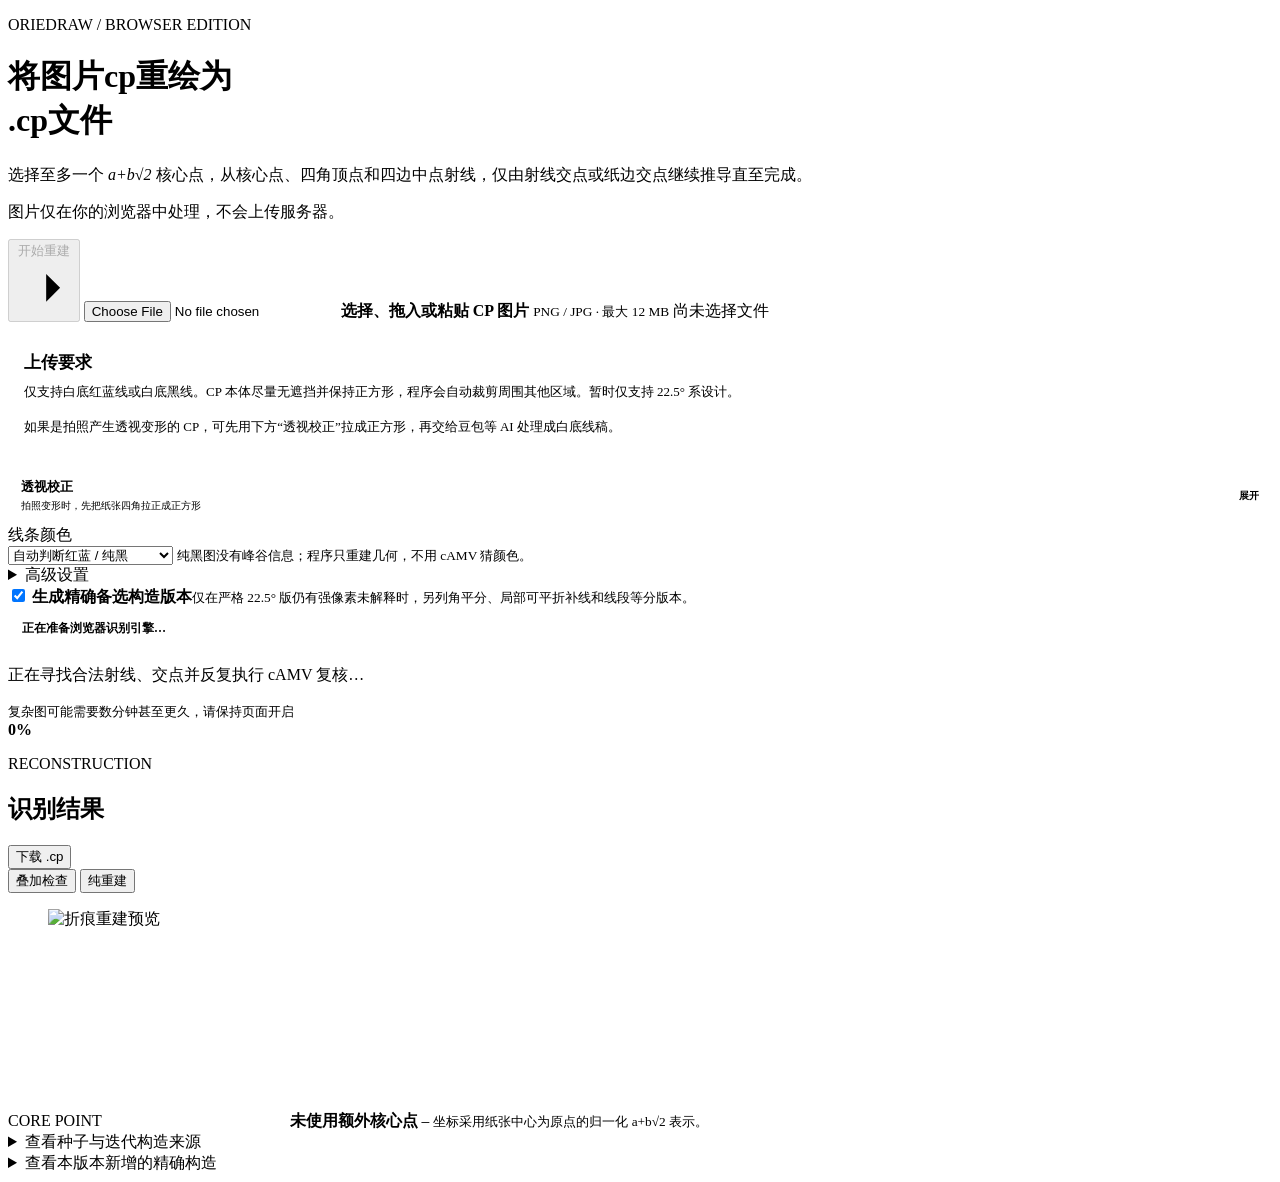
==== templates/index.html @ 42f3d7eb "Sync upload action and empty state to Flask template" ====
<!doctype html>
<html lang="zh-CN">
<head>
  <meta charset="utf-8">
  <meta name="viewport" content="width=device-width, initial-scale=1">
  <meta name="description" content="在浏览器中把 22.5° 系折痕图重建为 Oriedita .cp 文件。">
  <title>Oriedraw · 22.5° 折痕重建</title>
  <link rel="stylesheet" href="./style.css">
  <style>
    .input-notice { padding: 15px 16px; border-left-width: 4px; }
    .input-notice strong { font-size: 17px; }
    .input-notice p { margin-top: 7px; font-size: 13px; line-height: 1.7; }
    .paper-tool { padding: 0; }
    .paper-tool > summary { display: flex; align-items: center; justify-content: space-between; gap: 12px; padding: 12px 13px; cursor: pointer; list-style: none; }
    .paper-tool > summary::-webkit-details-marker { display: none; }
    .paper-tool > summary::after { content: '展开'; color: var(--green); font: 700 10px ui-monospace, monospace; }
    .paper-tool[open] > summary::after { content: '收起'; }
    .paper-tool-copy strong, .paper-tool-copy small { display: block; }
    .paper-tool-copy strong { font-size: 13px; }
    .paper-tool-copy small { margin-top: 3px; color: var(--muted); font-size: 10px; line-height: 1.45; }
    .paper-tool-body { padding: 0 11px 11px; border-top: 1px solid var(--line); }
    .paper-mode-label { display: block; margin-top: 9px; color: var(--muted); font-size: 10px; line-height: 1.45; }
    .paper-tool-body > #corner-toggle { width: 100%; margin-top: 9px; }
    .empty-state .engine-status { width: min(380px, 90%); justify-content: center; margin-top: 0; padding: 12px 14px; }
    .empty-state .engine-status p { margin: 0; font-size: 12px; font-weight: 700; }
    .empty-ready-title, .empty-ready-copy { display: none; }
    .empty-state .engine-status[data-state="ready"] { display: none; }
    .empty-state .engine-status[data-state="ready"] ~ .empty-ready-title { display: block; margin: 0 0 4px; }
    .empty-state .engine-status[data-state="ready"] ~ .empty-ready-copy { display: block; }
    .upload-action { margin-top: 0; margin-bottom: 14px; }
  </style>
</head>
<body>
  <main class="shell">
    <header class="hero">
      <div>
        <p class="eyebrow">ORIEDRAW / BROWSER EDITION</p>
        <h1>将图片cp重绘为<br><span>.cp文件</span></h1>
      </div>
      <div class="intro-block">
        <p class="intro">选择至多一个 <em>a+b√2</em> 核心点，从核心点、四角顶点和四边中点射线，仅由射线交点或纸边交点继续推导直至完成。</p>
        <p class="privacy">图片仅在你的浏览器中处理，不会上传服务器。</p>
      </div>
    </header>

    <section class="workspace">
      <aside class="controls panel">
        <form id="upload-form">
          <button class="primary upload-action" id="submit-button" type="submit" disabled>
            <span>开始重建</span>
            <svg viewBox="0 0 24 24" aria-hidden="true"><path d="M5 12h14M13 6l6 6-6 6"/></svg>
          </button>

          <label class="drop-zone" id="drop-zone">
            <input id="image-input" type="file" name="image" accept="image/png,image/jpeg" required>
            <strong>选择、拖入或粘贴 CP 图片</strong>
            <small>PNG / JPG · 最大 12 MB</small>
            <span class="file-name" id="file-name">尚未选择文件</span>
          </label>

          <div class="input-notice">
            <strong>上传要求</strong>
            <p>仅支持白底红蓝线或白底黑线。CP 本体尽量无遮挡并保持正方形，程序会自动裁剪周围其他区域。暂时仅支持 22.5° 系设计。</p>
            <p>如果是拍照产生透视变形的 CP，可先用下方“透视校正”拉成正方形，再交给豆包等 AI 处理成白底线稿。</p>
          </div>

          <details class="paper-tool" id="paper-tool">
            <summary>
              <span class="paper-tool-copy"><strong id="rectify-title">透视校正</strong><small>拍照变形时，先把纸张四角拉正成正方形</small></span>
            </summary>
            <div class="paper-tool-body">
              <small class="paper-mode-label" id="paper-mode-label">只负责四角还原，不会开始 CP 识别</small>
              <label class="rectify-picker">
                <input id="rectify-input" type="file" accept="image/png,image/jpeg">
                <span>选择或粘贴需要拉正的变形图</span>
              </label>
              <button type="button" id="corner-toggle" disabled>调整四角锚点</button>
              <div class="rectified-result hidden" id="rectified-result">
                <img id="rectified-preview" alt="四角透视还原后的正方形图片">
                <div><small id="rectified-meta"></small><button type="button" id="rectified-download">下载正方形 PNG</button></div>
              </div>
              <div class="corner-editor hidden" id="corner-editor" role="dialog" aria-modal="true" aria-labelledby="corner-title">
                <div class="corner-dialog">
                  <div class="corner-editor-head">
                    <div>
                      <strong id="corner-title">校准图片四角</strong>
                      <small id="corner-instruction">先在原图粗调四角，再裁剪放大继续精调</small>
                    </div>
                    <button type="button" id="corner-done" class="corner-done">完成并生成正方形</button>
                  </div>
                  <div class="corner-stage">
                    <canvas class="corner-main-canvas" id="corner-canvas" aria-label="拖动四个十字准星到目标四角"></canvas>
                    <div class="corner-loupe" id="corner-loupe" aria-live="polite">
                      <span id="corner-loupe-label">1 左上 · 局部放大</span>
                      <canvas id="corner-loupe-canvas" width="200" height="200" aria-label="当前准星局部放大视图"></canvas>
                    </div>
                  </div>
                  <div class="corner-editor-foot">
                    <div>
                      <div class="corner-help"><span>1 左上</span><span>2 右上</span><span>3 右下</span><span>4 左下</span></div>
                      <small>依次对准左上、右上、右下、左下；输出保持原图可用分辨率。</small>
                    </div>
                    <div class="corner-actions">
                      <button type="button" id="corner-crop" class="corner-crop">按四角裁剪并放大</button>
                      <button type="button" id="corner-full">查看原图</button>
                      <button type="button" id="corner-reset">重置四角</button>
                      <button type="button" id="corner-disable">取消</button>
                    </div>
                  </div>
                </div>
              </div>
            </div>
          </details>

          <div class="parameter mode-parameter">
            <div><label for="mv-mode">线条颜色</label></div>
            <select id="mv-mode" name="mv_mode">
              <option value="auto">自动判断红蓝 / 纯黑</option>
              <option value="color">强制按红蓝图识别</option>
              <option value="monochrome">纯黑线：统一按峰线导出</option>
            </select>
            <small>纯黑图没有峰谷信息；程序只重建几何，不用 cAMV 猜颜色。</small>
          </div>

          <details class="advanced">
            <summary>高级设置</summary>
            <div class="parameter">
              <div><label for="angle-mode">像素线方向误差</label><output id="angle-value">自动</output></div>
              <select id="angle-mode" name="angle_tolerance_mode">
                <option value="auto">自动（推荐）</option>
                <option value="manual">手动上限</option>
              </select>
              <input id="angle" class="hidden" name="angle_tolerance_deg" type="range" min="0.5" max="6" step="0.5" value="3">
              <small>只判断模糊像素是否可能来自合法线；不会把近似角度写进 .cp。四角校正后自动上限为 3°。</small>
            </div>

            <div class="parameter">
              <div><label for="support">线段证据</label><output id="support-value">58%</output></div>
              <input id="support" name="output_support" type="range" min="0.35" max="0.85" step="0.01" value="0.58">
              <small>提高可减少误线，降低可找回较短或较淡的线。</small>
            </div>

            <div class="parameter">
              <div><label for="algebraic">√2 吸附范围</label><output id="algebraic-value">3.0px</output></div>
              <input id="algebraic" name="algebraic_snap_px" type="range" min="0.5" max="6" step="0.5" value="3">
            </div>

            <div class="parameter">
              <div><label for="construction-offset">构造与观测偏移上限</label><output id="construction-offset-value">4.8px</output></div>
              <input id="construction-offset" name="construction_offset_tolerance_px" type="range" min="2" max="6" step="0.2" value="4.8">
              <small>只关联精确射线与它自己检测到的像素位置，不移动 .cp 坐标。AI 调整图仍漏线时可小幅提高；过高可能绑定错误交点。</small>
            </div>
          </details>

          <label class="variant-option">
            <input id="construction-variants" type="checkbox" checked>
            <span><strong>生成精确备选构造版本</strong><small>仅在严格 22.5° 版仍有强像素未解释时，另列角平分、局部可平折补线和线段等分版本。</small></span>
          </label>
        </form>
      </aside>

      <section class="results panel">
        <div class="empty-state" id="empty-state">
          <div class="engine-status" id="engine-status" data-state="loading" aria-live="polite">
            <span></span><p>正在准备浏览器识别引擎…</p>
          </div>
          <p class="empty-ready-title">等待一张折痕图</p>
          <small class="empty-ready-copy">重建结果会在这里与原图叠加显示</small>
        </div>

        <div id="loading" class="loading hidden" aria-live="polite">
          <span></span><p id="loading-stage">正在寻找合法射线、交点并反复执行 cAMV 复核…</p><small>复杂图可能需要数分钟甚至更久，请保持页面开启</small>
          <div class="progress-block">
            <div class="progress-track" id="loading-progress" role="progressbar" aria-label="重建进度" aria-valuemin="0" aria-valuemax="100" aria-valuenow="0"><i></i></div>
            <b id="loading-progress-value">0%</b>
          </div>
        </div>

        <div id="result-content" class="hidden">
          <div class="result-head">
            <div>
              <p class="eyebrow">RECONSTRUCTION</p>
              <h2>识别结果</h2>
            </div>
            <button id="download" class="download">下载 .cp</button>
          </div>

          <div class="version-tabs hidden" id="version-tabs" role="tablist" aria-label="构造版本"></div>

          <div class="view-tabs" role="tablist" aria-label="预览方式">
            <button class="active" data-view="overlay" role="tab" aria-selected="true">叠加检查</button>
            <button data-view="clean" role="tab" aria-selected="false">纯重建</button>
          </div>
          <div class="result-visuals">
            <figure class="preview"><img id="preview-image" alt="折痕重建预览"></figure>
            <aside class="core-point-card" id="core-point-card">
              <span>CORE POINT</span>
              <canvas id="core-point-canvas" width="180" height="180" aria-label="核心点位置示意"></canvas>
              <strong id="core-point-title">未使用额外核心点</strong>
              <code id="core-point-coordinate">—</code>
              <small>坐标采用纸张中心为原点的归一化 a+b√2 表示。</small>
            </aside>
          </div>

          <div id="warnings" class="warnings"></div>
          <div id="stats" class="stats"></div>

          <details class="anchors">
            <summary>查看种子与迭代构造来源 <span id="anchor-count"></span></summary>
            <div class="anchor-table" id="anchor-table"></div>
          </details>
          <details class="constructions hidden" id="construction-details">
            <summary>查看本版本新增的精确构造 <span id="construction-count"></span></summary>
            <div class="construction-list" id="construction-list"></div>
          </details>
        </div>
      </section>
    </section>
  </main>
  <script type="module" src="./app.js"></script>
</body>
</html>
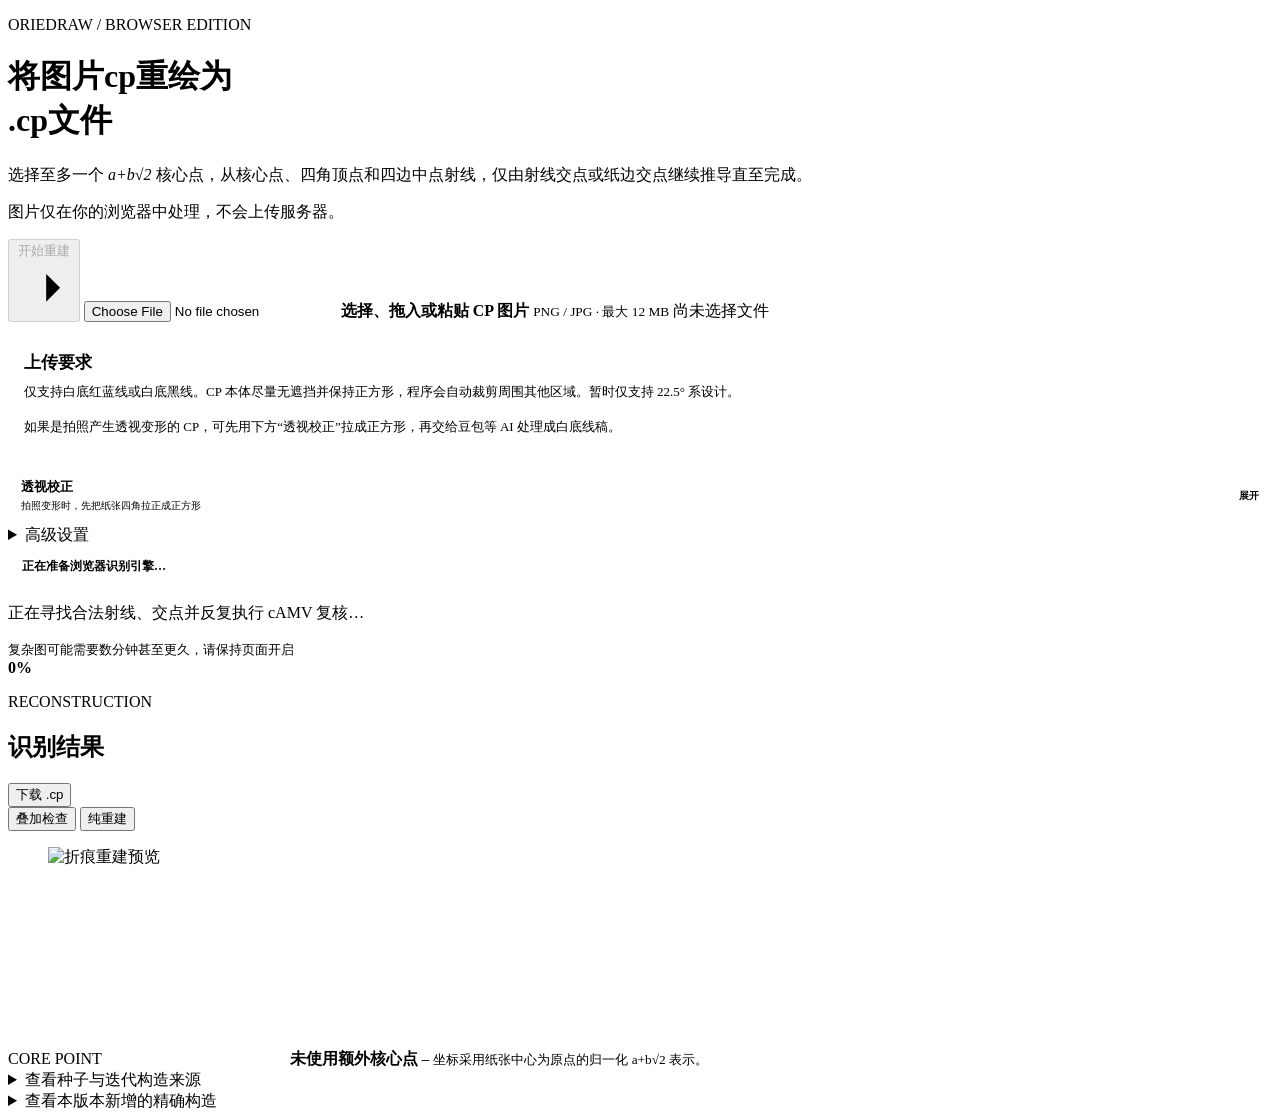
==== commit 11c26e6d: "Group secondary controls under advanced settings" ====
--- a/templates/index.html
+++ b/templates/index.html
@@ -24,9 +24,9 @@
     .empty-state .engine-status { width: min(380px, 90%); justify-content: center; margin-top: 0; padding: 12px 14px; }
     .empty-state .engine-status p { margin: 0; font-size: 12px; font-weight: 700; }
     .empty-ready-title, .empty-ready-copy { display: none; }
-    .empty-state .engine-status[data-state="ready"] { display: none; }
-    .empty-state .engine-status[data-state="ready"] ~ .empty-ready-title { display: block; margin: 0 0 4px; }
-    .empty-state .engine-status[data-state="ready"] ~ .empty-ready-copy { display: block; }
+    .empty-state:has(.engine-status[data-state="ready"]) .engine-status { display: none; }
+    .empty-state:has(.engine-status[data-state="ready"]) .empty-ready-title { display: block; margin: 0 0 4px; }
+    .empty-state:has(.engine-status[data-state="ready"]) .empty-ready-copy { display: block; }
     .upload-action { margin-top: 0; margin-bottom: 14px; }
   </style>
 </head>
@@ -112,18 +112,18 @@
             </div>
           </details>
 
-          <div class="parameter mode-parameter">
-            <div><label for="mv-mode">线条颜色</label></div>
-            <select id="mv-mode" name="mv_mode">
-              <option value="auto">自动判断红蓝 / 纯黑</option>
-              <option value="color">强制按红蓝图识别</option>
-              <option value="monochrome">纯黑线：统一按峰线导出</option>
-            </select>
-            <small>纯黑图没有峰谷信息；程序只重建几何，不用 cAMV 猜颜色。</small>
-          </div>
-
           <details class="advanced">
             <summary>高级设置</summary>
+            <div class="parameter mode-parameter">
+              <div><label for="mv-mode">线条颜色</label></div>
+              <select id="mv-mode" name="mv_mode">
+                <option value="auto">自动判断红蓝 / 纯黑</option>
+                <option value="color">强制按红蓝图识别</option>
+                <option value="monochrome">纯黑线：统一按峰线导出</option>
+              </select>
+              <small>纯黑图没有峰谷信息；程序只重建几何，不用 cAMV 猜颜色。</small>
+            </div>
+
             <div class="parameter">
               <div><label for="angle-mode">像素线方向误差</label><output id="angle-value">自动</output></div>
               <select id="angle-mode" name="angle_tolerance_mode">
@@ -150,21 +150,21 @@
               <input id="construction-offset" name="construction_offset_tolerance_px" type="range" min="2" max="6" step="0.2" value="4.8">
               <small>只关联精确射线与它自己检测到的像素位置，不移动 .cp 坐标。AI 调整图仍漏线时可小幅提高；过高可能绑定错误交点。</small>
             </div>
-          </details>
-
-          <label class="variant-option">
-            <input id="construction-variants" type="checkbox" checked>
-            <span><strong>生成精确备选构造版本</strong><small>仅在严格 22.5° 版仍有强像素未解释时，另列角平分、局部可平折补线和线段等分版本。</small></span>
-          </label>
+
+            <label class="variant-option">
+              <input id="construction-variants" type="checkbox" checked>
+              <span><strong>生成精确备选构造版本</strong><small>仅在严格 22.5° 版仍有强像素未解释时，另列角平分、局部可平折补线和线段等分版本。</small></span>
+            </label>
+          </details>
         </form>
       </aside>
 
       <section class="results panel">
         <div class="empty-state" id="empty-state">
+          <p class="empty-ready-title">等待一张折痕图</p>
           <div class="engine-status" id="engine-status" data-state="loading" aria-live="polite">
             <span></span><p>正在准备浏览器识别引擎…</p>
           </div>
-          <p class="empty-ready-title">等待一张折痕图</p>
           <small class="empty-ready-copy">重建结果会在这里与原图叠加显示</small>
         </div>
 
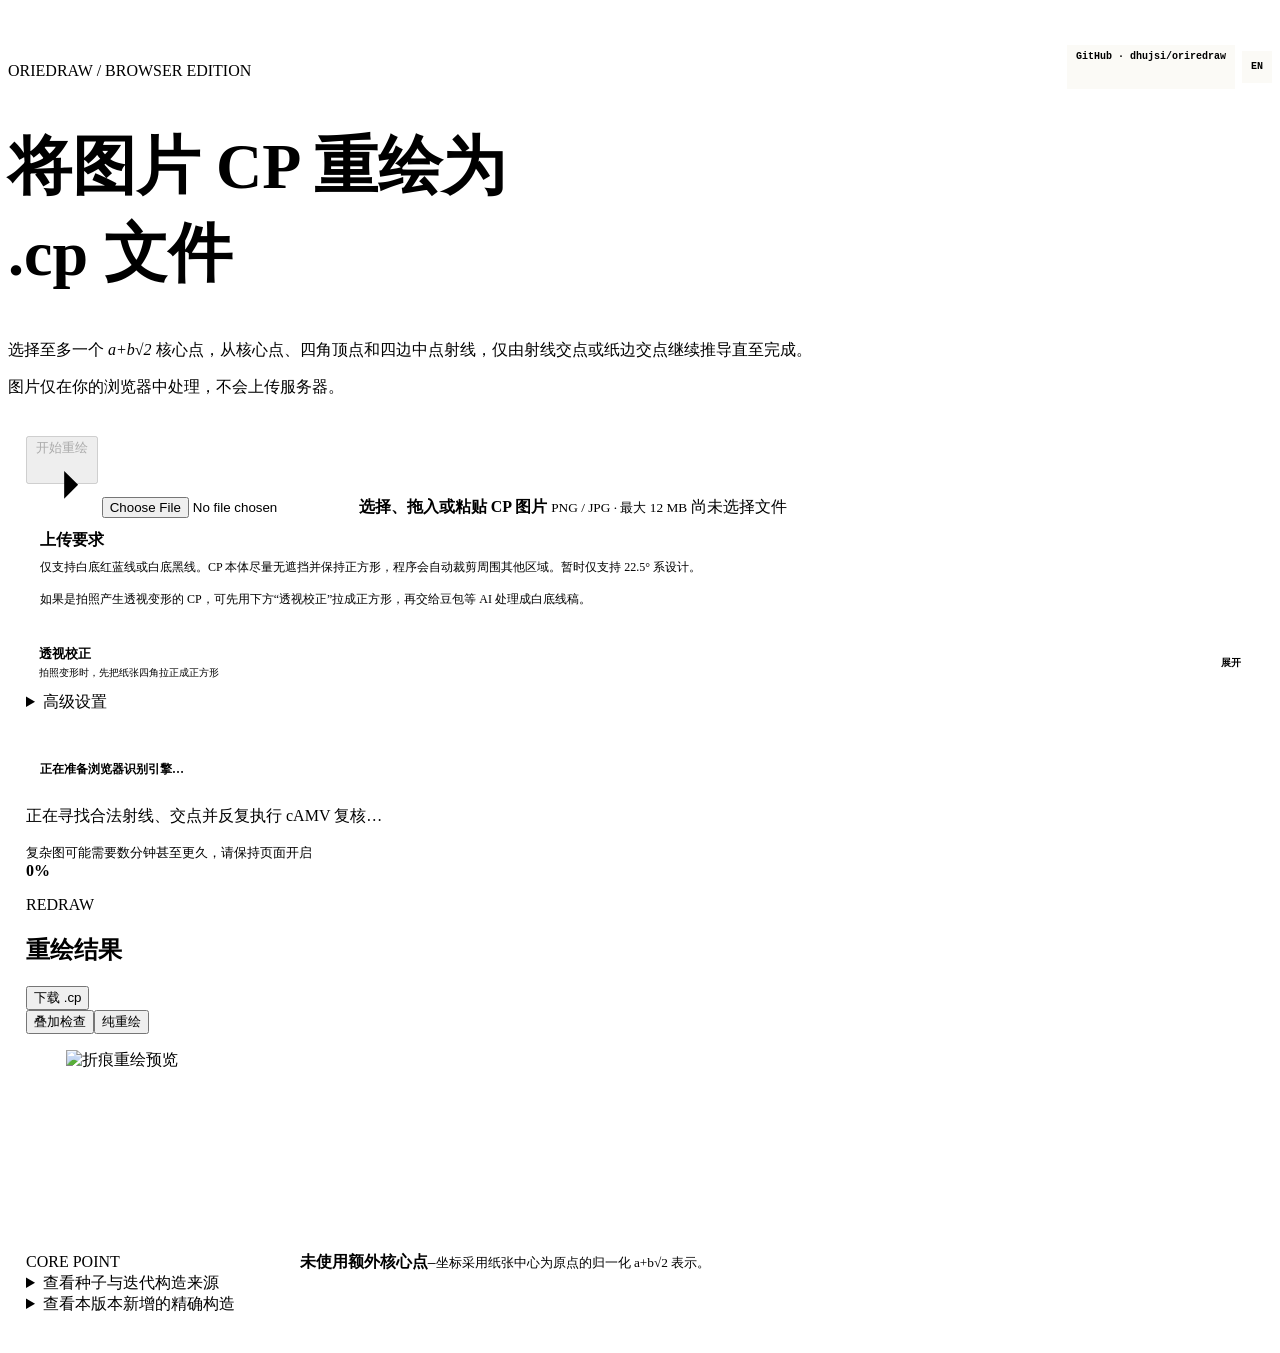
==== commit 9f047b64: "Sync bilingual local page UI" ====
--- a/templates/index.html
+++ b/templates/index.html
@@ -3,18 +3,25 @@
 <head>
   <meta charset="utf-8">
   <meta name="viewport" content="width=device-width, initial-scale=1">
-  <meta name="description" content="在浏览器中把 22.5° 系折痕图重建为 Oriedita .cp 文件。">
-  <title>Oriedraw · 22.5° 折痕重建</title>
+  <meta name="description" content="在浏览器中把 22.5° 系 CP 图片重绘为 Oriedita .cp 文件。">
+  <title>Oriedraw · CP 重绘</title>
   <link rel="stylesheet" href="./style.css">
   <style>
+    .shell { padding-bottom: 18px; }
+    .hero { position: relative; }
+    .workspace { min-height: 0; }
+    .empty-state, .loading { min-height: 0; height: 100%; }
+    .page-tools { position: absolute; top: 15px; right: 0; display: flex; align-items: center; gap: 7px; z-index: 2; }
+    .page-tools a, .page-tools button { min-height: 32px; border: 1px solid var(--line); background: rgba(251, 250, 246, .94); color: var(--ink); padding: 6px 9px; font: 700 10px/1.2 ui-monospace, Consolas, monospace; text-decoration: none; cursor: pointer; }
+    .page-tools a:hover, .page-tools button:hover { border-color: var(--ink); background: #fff; }
     .input-notice { padding: 15px 16px; border-left-width: 4px; }
     .input-notice strong { font-size: 17px; }
     .input-notice p { margin-top: 7px; font-size: 13px; line-height: 1.7; }
     .paper-tool { padding: 0; }
     .paper-tool > summary { display: flex; align-items: center; justify-content: space-between; gap: 12px; padding: 12px 13px; cursor: pointer; list-style: none; }
     .paper-tool > summary::-webkit-details-marker { display: none; }
-    .paper-tool > summary::after { content: '展开'; color: var(--green); font: 700 10px ui-monospace, monospace; }
-    .paper-tool[open] > summary::after { content: '收起'; }
+    .paper-tool > summary::after { content: attr(data-closed-label); color: var(--green); font: 700 10px ui-monospace, monospace; }
+    .paper-tool[open] > summary::after { content: attr(data-open-label); }
     .paper-tool-copy strong, .paper-tool-copy small { display: block; }
     .paper-tool-copy strong { font-size: 13px; }
     .paper-tool-copy small { margin-top: 3px; color: var(--muted); font-size: 10px; line-height: 1.45; }
@@ -28,18 +35,50 @@
     .empty-state:has(.engine-status[data-state="ready"]) .empty-ready-title { display: block; margin: 0 0 4px; }
     .empty-state:has(.engine-status[data-state="ready"]) .empty-ready-copy { display: block; }
     .upload-action { margin-top: 0; margin-bottom: 14px; }
+    .welcome-dialog { width: min(440px, calc(100% - 28px)); padding: 0; border: 1px solid var(--ink); background: var(--panel); color: var(--ink); box-shadow: 8px 8px 0 rgba(23, 23, 20, .22); }
+    .welcome-dialog::backdrop { background: rgba(23, 23, 20, .38); backdrop-filter: blur(2px); }
+    .welcome-dialog-inner { padding: 22px; }
+    .welcome-dialog h2 { margin: 0; font-size: 24px; letter-spacing: -.035em; }
+    .welcome-dialog p { margin: 11px 0 0; color: #4f504b; font-size: 13px; line-height: 1.7; }
+    .welcome-actions { display: flex; justify-content: flex-end; gap: 8px; margin-top: 20px; }
+    .welcome-actions a, .welcome-actions button { border: 1px solid var(--ink); padding: 9px 12px; color: var(--ink); background: #fff; font-size: 11px; font-weight: 700; text-decoration: none; cursor: pointer; }
+    .welcome-actions a { background: var(--acid); }
+    @media (min-width: 901px) and (max-height: 1000px) {
+      .shell { padding-top: 22px; padding-bottom: 12px; }
+      .hero { padding-top: 16px; margin-bottom: 20px; }
+      h1 { font-size: clamp(42px, 5vw, 66px); }
+      .controls, .results { padding: 18px; }
+      .drop-zone { min-height: 160px; }
+      .primary { height: 48px; }
+      .input-notice { padding: 12px 14px; }
+      .input-notice strong { font-size: 16px; }
+      .input-notice p { font-size: 12px; line-height: 1.6; }
+    }
+    @media (max-width: 900px) {
+      .page-tools { position: static; grid-column: 1 / -1; justify-self: end; order: -1; }
+    }
+    @media (max-width: 520px) {
+      .page-tools { justify-self: stretch; }
+      .page-tools a { flex: 1; overflow: hidden; text-overflow: ellipsis; white-space: nowrap; }
+      .welcome-actions { flex-direction: column; }
+      .welcome-actions a, .welcome-actions button { text-align: center; }
+    }
   </style>
 </head>
 <body>
   <main class="shell">
     <header class="hero">
+      <nav class="page-tools" aria-label="Project links">
+        <a id="repository-link" href="https://github.com/dhujsi/oriredraw" target="_blank" rel="noopener noreferrer">GitHub · dhujsi/oriredraw</a>
+        <button id="language-toggle" type="button">EN</button>
+      </nav>
       <div>
         <p class="eyebrow">ORIEDRAW / BROWSER EDITION</p>
-        <h1>将图片cp重绘为<br><span>.cp文件</span></h1>
+        <h1 data-i18n-html="heroTitle">将图片 CP 重绘为<br><span>.cp 文件</span></h1>
       </div>
       <div class="intro-block">
-        <p class="intro">选择至多一个 <em>a+b√2</em> 核心点，从核心点、四角顶点和四边中点射线，仅由射线交点或纸边交点继续推导直至完成。</p>
-        <p class="privacy">图片仅在你的浏览器中处理，不会上传服务器。</p>
+        <p class="intro" data-i18n-html="heroIntro">选择至多一个 <em>a+b√2</em> 核心点，从核心点、四角顶点和四边中点射线，仅由射线交点或纸边交点继续推导直至完成。</p>
+        <p class="privacy" data-i18n="privacy">图片仅在你的浏览器中处理，不会上传服务器。</p>
       </div>
     </header>
 
@@ -47,176 +86,66 @@
       <aside class="controls panel">
         <form id="upload-form">
           <button class="primary upload-action" id="submit-button" type="submit" disabled>
-            <span>开始重建</span>
+            <span data-i18n="start">开始重绘</span>
             <svg viewBox="0 0 24 24" aria-hidden="true"><path d="M5 12h14M13 6l6 6-6 6"/></svg>
           </button>
-
           <label class="drop-zone" id="drop-zone">
             <input id="image-input" type="file" name="image" accept="image/png,image/jpeg" required>
-            <strong>选择、拖入或粘贴 CP 图片</strong>
-            <small>PNG / JPG · 最大 12 MB</small>
-            <span class="file-name" id="file-name">尚未选择文件</span>
+            <strong data-i18n="upload">选择、拖入或粘贴 CP 图片</strong>
+            <small data-i18n="uploadMeta">PNG / JPG · 最大 12 MB</small>
+            <span class="file-name" id="file-name" data-i18n="noFile">尚未选择文件</span>
           </label>
-
           <div class="input-notice">
-            <strong>上传要求</strong>
-            <p>仅支持白底红蓝线或白底黑线。CP 本体尽量无遮挡并保持正方形，程序会自动裁剪周围其他区域。暂时仅支持 22.5° 系设计。</p>
-            <p>如果是拍照产生透视变形的 CP，可先用下方“透视校正”拉成正方形，再交给豆包等 AI 处理成白底线稿。</p>
+            <strong data-i18n="requirementsTitle">上传要求</strong>
+            <p data-i18n="requirements1">仅支持白底红蓝线或白底黑线。CP 本体尽量无遮挡并保持正方形，程序会自动裁剪周围其他区域。暂时仅支持 22.5° 系设计。</p>
+            <p data-i18n="requirements2">如果是拍照产生透视变形的 CP，可先用下方“透视校正”拉成正方形，再交给豆包等 AI 处理成白底线稿。</p>
           </div>
-
           <details class="paper-tool" id="paper-tool">
-            <summary>
-              <span class="paper-tool-copy"><strong id="rectify-title">透视校正</strong><small>拍照变形时，先把纸张四角拉正成正方形</small></span>
+            <summary data-closed-label="展开" data-open-label="收起">
+              <span class="paper-tool-copy"><strong id="rectify-title" data-i18n="perspective">透视校正</strong><small data-i18n="perspectiveSummary">拍照变形时，先把纸张四角拉正成正方形</small></span>
             </summary>
             <div class="paper-tool-body">
-              <small class="paper-mode-label" id="paper-mode-label">只负责四角还原，不会开始 CP 识别</small>
-              <label class="rectify-picker">
-                <input id="rectify-input" type="file" accept="image/png,image/jpeg">
-                <span>选择或粘贴需要拉正的变形图</span>
-              </label>
-              <button type="button" id="corner-toggle" disabled>调整四角锚点</button>
-              <div class="rectified-result hidden" id="rectified-result">
-                <img id="rectified-preview" alt="四角透视还原后的正方形图片">
-                <div><small id="rectified-meta"></small><button type="button" id="rectified-download">下载正方形 PNG</button></div>
-              </div>
+              <small class="paper-mode-label" id="paper-mode-label" data-i18n="perspectiveMode">只负责四角还原，不会开始 CP 识别</small>
+              <label class="rectify-picker"><input id="rectify-input" type="file" accept="image/png,image/jpeg"><span data-i18n="rectifyPick">选择或粘贴需要拉正的变形图</span></label>
+              <button type="button" id="corner-toggle" disabled data-i18n="adjustCorners">调整四角锚点</button>
+              <div class="rectified-result hidden" id="rectified-result"><img id="rectified-preview" alt="四角透视还原后的正方形图片"><div><small id="rectified-meta"></small><button type="button" id="rectified-download">下载正方形 PNG</button></div></div>
               <div class="corner-editor hidden" id="corner-editor" role="dialog" aria-modal="true" aria-labelledby="corner-title">
                 <div class="corner-dialog">
-                  <div class="corner-editor-head">
-                    <div>
-                      <strong id="corner-title">校准图片四角</strong>
-                      <small id="corner-instruction">先在原图粗调四角，再裁剪放大继续精调</small>
-                    </div>
-                    <button type="button" id="corner-done" class="corner-done">完成并生成正方形</button>
-                  </div>
-                  <div class="corner-stage">
-                    <canvas class="corner-main-canvas" id="corner-canvas" aria-label="拖动四个十字准星到目标四角"></canvas>
-                    <div class="corner-loupe" id="corner-loupe" aria-live="polite">
-                      <span id="corner-loupe-label">1 左上 · 局部放大</span>
-                      <canvas id="corner-loupe-canvas" width="200" height="200" aria-label="当前准星局部放大视图"></canvas>
-                    </div>
-                  </div>
-                  <div class="corner-editor-foot">
-                    <div>
-                      <div class="corner-help"><span>1 左上</span><span>2 右上</span><span>3 右下</span><span>4 左下</span></div>
-                      <small>依次对准左上、右上、右下、左下；输出保持原图可用分辨率。</small>
-                    </div>
-                    <div class="corner-actions">
-                      <button type="button" id="corner-crop" class="corner-crop">按四角裁剪并放大</button>
-                      <button type="button" id="corner-full">查看原图</button>
-                      <button type="button" id="corner-reset">重置四角</button>
-                      <button type="button" id="corner-disable">取消</button>
-                    </div>
-                  </div>
+                  <div class="corner-editor-head"><div><strong id="corner-title" data-i18n="cornerTitle">校准图片四角</strong><small id="corner-instruction" data-i18n="cornerInstruction">先在原图粗调四角，再裁剪放大继续精调</small></div><button type="button" id="corner-done" class="corner-done" data-i18n="cornerDone">完成并生成正方形</button></div>
+                  <div class="corner-stage"><canvas class="corner-main-canvas" id="corner-canvas" aria-label="拖动四个十字准星到目标四角"></canvas><div class="corner-loupe" id="corner-loupe" aria-live="polite"><span id="corner-loupe-label">1 左上 · 局部放大</span><canvas id="corner-loupe-canvas" width="200" height="200" aria-label="当前准星局部放大视图"></canvas></div></div>
+                  <div class="corner-editor-foot"><div><div class="corner-help"><span>1 左上</span><span>2 右上</span><span>3 右下</span><span>4 左下</span></div><small data-i18n="cornerHelp">依次对准左上、右上、右下、左下；输出保持原图可用分辨率。</small></div><div class="corner-actions"><button type="button" id="corner-crop" class="corner-crop" data-i18n="cornerCrop">按四角裁剪并放大</button><button type="button" id="corner-full" data-i18n="cornerFull">查看原图</button><button type="button" id="corner-reset" data-i18n="cornerReset">重置四角</button><button type="button" id="corner-disable" data-i18n="cancel">取消</button></div></div>
                 </div>
               </div>
             </div>
           </details>
-
           <details class="advanced">
-            <summary>高级设置</summary>
-            <div class="parameter mode-parameter">
-              <div><label for="mv-mode">线条颜色</label></div>
-              <select id="mv-mode" name="mv_mode">
-                <option value="auto">自动判断红蓝 / 纯黑</option>
-                <option value="color">强制按红蓝图识别</option>
-                <option value="monochrome">纯黑线：统一按峰线导出</option>
-              </select>
-              <small>纯黑图没有峰谷信息；程序只重建几何，不用 cAMV 猜颜色。</small>
-            </div>
-
-            <div class="parameter">
-              <div><label for="angle-mode">像素线方向误差</label><output id="angle-value">自动</output></div>
-              <select id="angle-mode" name="angle_tolerance_mode">
-                <option value="auto">自动（推荐）</option>
-                <option value="manual">手动上限</option>
-              </select>
-              <input id="angle" class="hidden" name="angle_tolerance_deg" type="range" min="0.5" max="6" step="0.5" value="3">
-              <small>只判断模糊像素是否可能来自合法线；不会把近似角度写进 .cp。四角校正后自动上限为 3°。</small>
-            </div>
-
-            <div class="parameter">
-              <div><label for="support">线段证据</label><output id="support-value">58%</output></div>
-              <input id="support" name="output_support" type="range" min="0.35" max="0.85" step="0.01" value="0.58">
-              <small>提高可减少误线，降低可找回较短或较淡的线。</small>
-            </div>
-
-            <div class="parameter">
-              <div><label for="algebraic">√2 吸附范围</label><output id="algebraic-value">3.0px</output></div>
-              <input id="algebraic" name="algebraic_snap_px" type="range" min="0.5" max="6" step="0.5" value="3">
-            </div>
-
-            <div class="parameter">
-              <div><label for="construction-offset">构造与观测偏移上限</label><output id="construction-offset-value">4.8px</output></div>
-              <input id="construction-offset" name="construction_offset_tolerance_px" type="range" min="2" max="6" step="0.2" value="4.8">
-              <small>只关联精确射线与它自己检测到的像素位置，不移动 .cp 坐标。AI 调整图仍漏线时可小幅提高；过高可能绑定错误交点。</small>
-            </div>
-
-            <label class="variant-option">
-              <input id="construction-variants" type="checkbox" checked>
-              <span><strong>生成精确备选构造版本</strong><small>仅在严格 22.5° 版仍有强像素未解释时，另列角平分、局部可平折补线和线段等分版本。</small></span>
-            </label>
+            <summary data-i18n="advanced">高级设置</summary>
+            <div class="parameter mode-parameter"><div><label for="mv-mode" data-i18n="mvMode">线条颜色</label></div><select id="mv-mode" name="mv_mode"><option value="auto" data-i18n="mvAuto">自动判断红蓝 / 纯黑</option><option value="color" data-i18n="mvColor">强制按红蓝图识别</option><option value="monochrome" data-i18n="mvMono">纯黑线：统一按峰线导出</option></select><small data-i18n="mvHint">纯黑图没有峰谷信息；程序只重绘几何，不用 cAMV 猜颜色。</small></div>
+            <div class="parameter"><div><label for="angle-mode" data-i18n="angle">像素线方向误差</label><output id="angle-value">自动</output></div><select id="angle-mode" name="angle_tolerance_mode"><option value="auto" data-i18n="autoRecommended">自动（推荐）</option><option value="manual" data-i18n="manual">手动上限</option></select><input id="angle" class="hidden" name="angle_tolerance_deg" type="range" min="0.5" max="6" step="0.5" value="3"><small data-i18n="angleHint">只判断模糊像素是否可能来自合法线；不会把近似角度写进 .cp。四角校正后自动上限为 3°。</small></div>
+            <div class="parameter"><div><label for="support" data-i18n="support">线段证据</label><output id="support-value">58%</output></div><input id="support" name="output_support" type="range" min="0.35" max="0.85" step="0.01" value="0.58"><small data-i18n="supportHint">提高可减少误线，降低可找回较短或较淡的线。</small></div>
+            <div class="parameter"><div><label for="algebraic" data-i18n="sqrtSnap">√2 吸附范围</label><output id="algebraic-value">3.0px</output></div><input id="algebraic" name="algebraic_snap_px" type="range" min="0.5" max="6" step="0.5" value="3"></div>
+            <div class="parameter"><div><label for="construction-offset" data-i18n="offset">构造与观测偏移上限</label><output id="construction-offset-value">4.8px</output></div><input id="construction-offset" name="construction_offset_tolerance_px" type="range" min="2" max="6" step="0.2" value="4.8"><small data-i18n="offsetHint">只关联精确射线与它自己检测到的像素位置，不移动 .cp 坐标。AI 调整图仍漏线时可小幅提高；过高可能绑定错误交点。</small></div>
+            <label class="variant-option"><input id="construction-variants" type="checkbox" checked><span><strong data-i18n="variants">生成精确备选构造版本</strong><small data-i18n="variantsHint">仅在严格 22.5° 版仍有强像素未解释时，另列角平分、局部可平折补线和线段等分版本。</small></span></label>
           </details>
         </form>
       </aside>
-
       <section class="results panel">
-        <div class="empty-state" id="empty-state">
-          <p class="empty-ready-title">等待一张折痕图</p>
-          <div class="engine-status" id="engine-status" data-state="loading" aria-live="polite">
-            <span></span><p>正在准备浏览器识别引擎…</p>
-          </div>
-          <small class="empty-ready-copy">重建结果会在这里与原图叠加显示</small>
-        </div>
-
-        <div id="loading" class="loading hidden" aria-live="polite">
-          <span></span><p id="loading-stage">正在寻找合法射线、交点并反复执行 cAMV 复核…</p><small>复杂图可能需要数分钟甚至更久，请保持页面开启</small>
-          <div class="progress-block">
-            <div class="progress-track" id="loading-progress" role="progressbar" aria-label="重建进度" aria-valuemin="0" aria-valuemax="100" aria-valuenow="0"><i></i></div>
-            <b id="loading-progress-value">0%</b>
-          </div>
-        </div>
-
+        <div class="empty-state" id="empty-state"><p class="empty-ready-title" data-i18n="waiting">等待一张折痕图</p><div class="engine-status" id="engine-status" data-state="loading" aria-live="polite"><span></span><p data-i18n="engineLoading">正在准备浏览器识别引擎…</p></div><small class="empty-ready-copy" data-i18n="emptyCopy">重绘结果会在这里与原图叠加显示</small></div>
+        <div id="loading" class="loading hidden" aria-live="polite"><span></span><p id="loading-stage" data-i18n="loadingInitial">正在寻找合法射线、交点并反复执行 cAMV 复核…</p><small data-i18n="loadingSlow">复杂图可能需要数分钟甚至更久，请保持页面开启</small><div class="progress-block"><div class="progress-track" id="loading-progress" role="progressbar" aria-label="重绘进度" aria-valuemin="0" aria-valuemax="100" aria-valuenow="0"><i></i></div><b id="loading-progress-value">0%</b></div></div>
         <div id="result-content" class="hidden">
-          <div class="result-head">
-            <div>
-              <p class="eyebrow">RECONSTRUCTION</p>
-              <h2>识别结果</h2>
-            </div>
-            <button id="download" class="download">下载 .cp</button>
-          </div>
-
+          <div class="result-head"><div><p class="eyebrow">REDRAW</p><h2 data-i18n="resultTitle">重绘结果</h2></div><button id="download" class="download" data-i18n="download">下载 .cp</button></div>
           <div class="version-tabs hidden" id="version-tabs" role="tablist" aria-label="构造版本"></div>
-
-          <div class="view-tabs" role="tablist" aria-label="预览方式">
-            <button class="active" data-view="overlay" role="tab" aria-selected="true">叠加检查</button>
-            <button data-view="clean" role="tab" aria-selected="false">纯重建</button>
-          </div>
-          <div class="result-visuals">
-            <figure class="preview"><img id="preview-image" alt="折痕重建预览"></figure>
-            <aside class="core-point-card" id="core-point-card">
-              <span>CORE POINT</span>
-              <canvas id="core-point-canvas" width="180" height="180" aria-label="核心点位置示意"></canvas>
-              <strong id="core-point-title">未使用额外核心点</strong>
-              <code id="core-point-coordinate">—</code>
-              <small>坐标采用纸张中心为原点的归一化 a+b√2 表示。</small>
-            </aside>
-          </div>
-
-          <div id="warnings" class="warnings"></div>
-          <div id="stats" class="stats"></div>
-
-          <details class="anchors">
-            <summary>查看种子与迭代构造来源 <span id="anchor-count"></span></summary>
-            <div class="anchor-table" id="anchor-table"></div>
-          </details>
-          <details class="constructions hidden" id="construction-details">
-            <summary>查看本版本新增的精确构造 <span id="construction-count"></span></summary>
-            <div class="construction-list" id="construction-list"></div>
-          </details>
+          <div class="view-tabs" role="tablist" aria-label="预览方式"><button class="active" data-view="overlay" role="tab" aria-selected="true" data-i18n="overlay">叠加检查</button><button data-view="clean" role="tab" aria-selected="false" data-i18n="clean">纯重绘</button></div>
+          <div class="result-visuals"><figure class="preview"><img id="preview-image" alt="折痕重绘预览"></figure><aside class="core-point-card" id="core-point-card"><span>CORE POINT</span><canvas id="core-point-canvas" width="180" height="180" aria-label="核心点位置示意"></canvas><strong id="core-point-title" data-i18n="coreNone">未使用额外核心点</strong><code id="core-point-coordinate">—</code><small data-i18n="coreHint">坐标采用纸张中心为原点的归一化 a+b√2 表示。</small></aside></div>
+          <div id="warnings" class="warnings"></div><div id="stats" class="stats"></div>
+          <details class="anchors"><summary><span data-i18n="anchors">查看种子与迭代构造来源</span> <span id="anchor-count"></span></summary><div class="anchor-table" id="anchor-table"></div></details>
+          <details class="constructions hidden" id="construction-details"><summary><span data-i18n="constructions">查看本版本新增的精确构造</span> <span id="construction-count"></span></summary><div class="construction-list" id="construction-list"></div></details>
         </div>
       </section>
     </section>
   </main>
+  <dialog class="welcome-dialog" id="welcome-dialog"><div class="welcome-dialog-inner"><h2 data-i18n="welcomeTitle">欢迎使用 Oriedraw</h2><p data-i18n="welcomeBody">项目仍在持续迭代。遇到识别问题、异常结果，或者有改进建议，欢迎在 GitHub Issues 提交反馈。图片只在当前浏览器中处理。</p><div class="welcome-actions"><a href="https://github.com/dhujsi/oriredraw/issues" target="_blank" rel="noopener noreferrer" data-i18n="welcomeIssues">前往 GitHub Issues</a><button id="welcome-close" type="button" data-i18n="welcomeClose">知道了</button></div></div></dialog>
+  <script type="module" src="./i18n.js"></script>
   <script type="module" src="./app.js"></script>
 </body>
 </html>
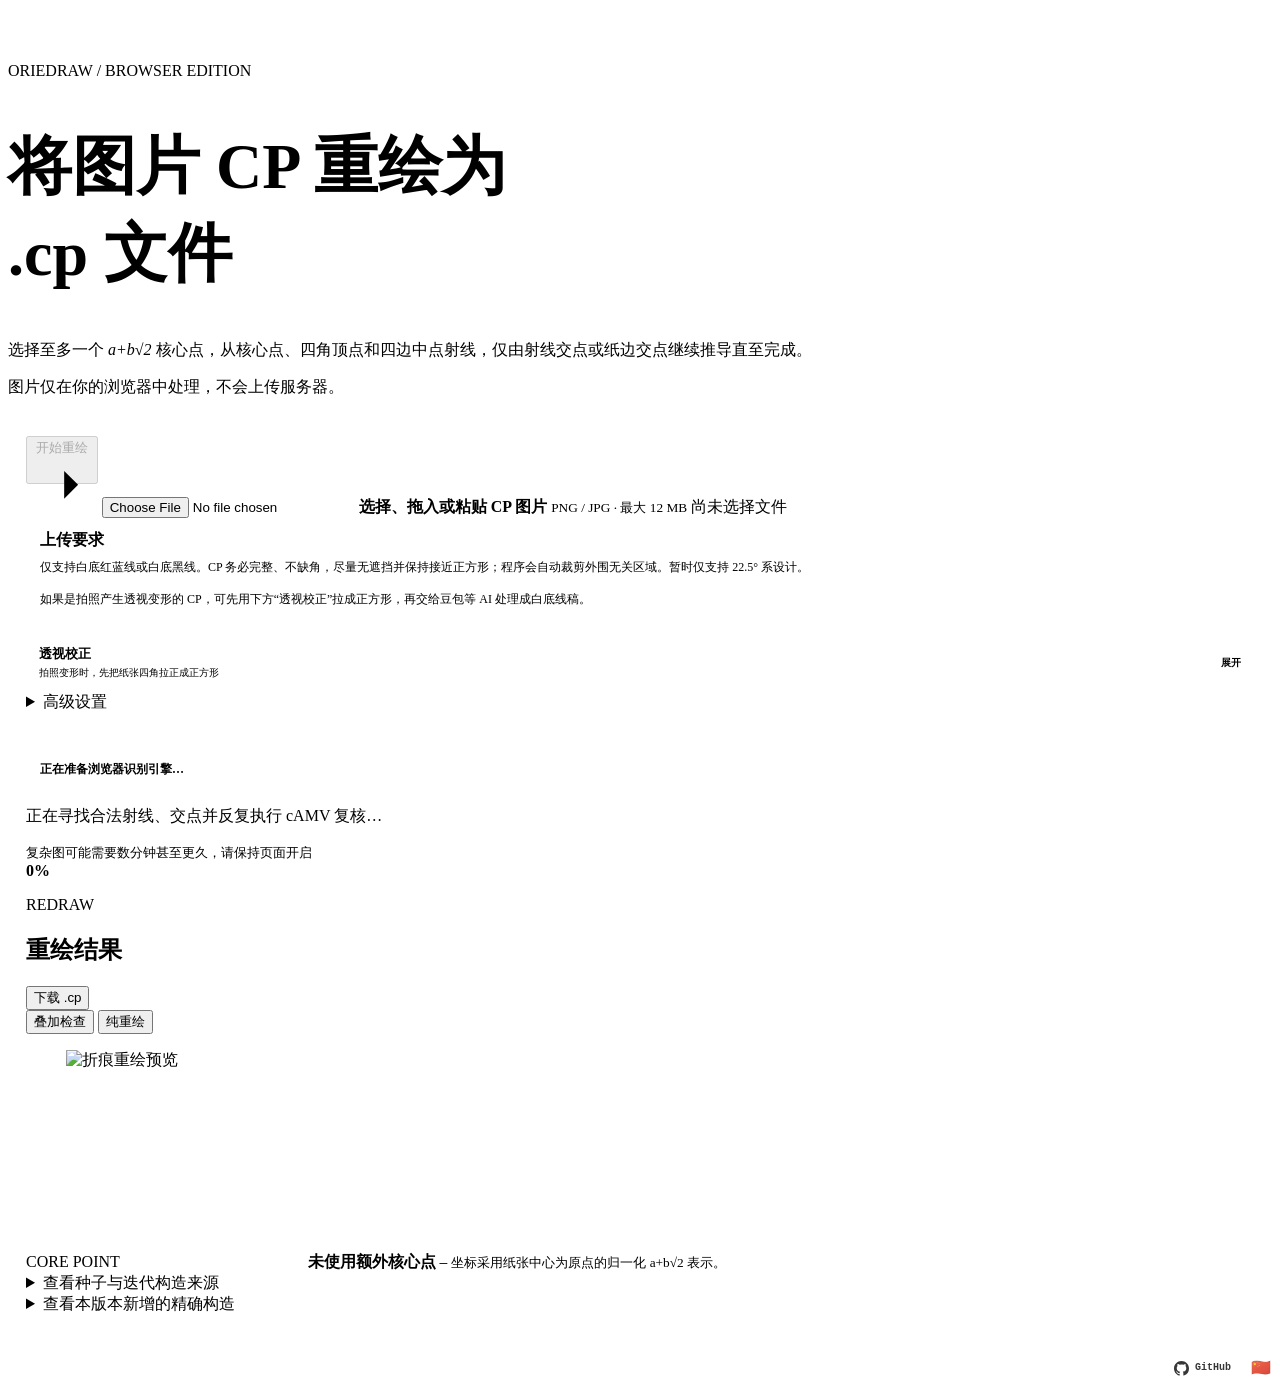
==== commit 3c7e8352: "Keep template UI in sync with Pages footer changes" ====
--- a/templates/index.html
+++ b/templates/index.html
@@ -8,12 +8,18 @@
   <link rel="stylesheet" href="./style.css">
   <style>
     .shell { padding-bottom: 18px; }
-    .hero { position: relative; }
     .workspace { min-height: 0; }
     .empty-state, .loading { min-height: 0; height: 100%; }
-    .page-tools { position: absolute; top: 15px; right: 0; display: flex; align-items: center; gap: 7px; z-index: 2; }
-    .page-tools a, .page-tools button { min-height: 32px; border: 1px solid var(--line); background: rgba(251, 250, 246, .94); color: var(--ink); padding: 6px 9px; font: 700 10px/1.2 ui-monospace, Consolas, monospace; text-decoration: none; cursor: pointer; }
-    .page-tools a:hover, .page-tools button:hover { border-color: var(--ink); background: #fff; }
+    .page-tools { display: flex; align-items: center; justify-content: flex-end; gap: 14px; margin-top: 14px; padding: 10px 2px 0; border-top: 1px solid var(--line); }
+    .page-tools a, .page-tools button { display: inline-flex; align-items: center; gap: 6px; min-height: 0; border: 0; background: none; color: var(--muted); padding: 3px 1px; font: 700 10px/1.2 ui-monospace, Consolas, monospace; text-decoration: none; cursor: pointer; opacity: .78; }
+    .page-tools a:hover, .page-tools button:hover { color: var(--ink); opacity: 1; }
+    .page-tools .github-mark { width: 15px; height: 15px; fill: currentColor; flex: 0 0 auto; }
+    #language-toggle { width: 24px; justify-content: center; font-size: 0; }
+    #language-toggle::after { content: '🇨🇳'; font: 16px/1 sans-serif; }
+    html[lang="en"] #language-toggle::after { content: '🇬🇧'; }
+    .lang-en { display: none; }
+    html[lang="en"] .lang-zh { display: none; }
+    html[lang="en"] .lang-en { display: inline; }
     .input-notice { padding: 15px 16px; border-left-width: 4px; }
     .input-notice strong { font-size: 17px; }
     .input-notice p { margin-top: 7px; font-size: 13px; line-height: 1.7; }
@@ -54,12 +60,8 @@
       .input-notice strong { font-size: 16px; }
       .input-notice p { font-size: 12px; line-height: 1.6; }
     }
-    @media (max-width: 900px) {
-      .page-tools { position: static; grid-column: 1 / -1; justify-self: end; order: -1; }
-    }
     @media (max-width: 520px) {
-      .page-tools { justify-self: stretch; }
-      .page-tools a { flex: 1; overflow: hidden; text-overflow: ellipsis; white-space: nowrap; }
+      .page-tools { justify-content: center; }
       .welcome-actions { flex-direction: column; }
       .welcome-actions a, .welcome-actions button { text-align: center; }
     }
@@ -68,10 +70,6 @@
 <body>
   <main class="shell">
     <header class="hero">
-      <nav class="page-tools" aria-label="Project links">
-        <a id="repository-link" href="https://github.com/dhujsi/oriredraw" target="_blank" rel="noopener noreferrer">GitHub · dhujsi/oriredraw</a>
-        <button id="language-toggle" type="button">EN</button>
-      </nav>
       <div>
         <p class="eyebrow">ORIEDRAW / BROWSER EDITION</p>
         <h1 data-i18n-html="heroTitle">将图片 CP 重绘为<br><span>.cp 文件</span></h1>
@@ -89,63 +87,194 @@
             <span data-i18n="start">开始重绘</span>
             <svg viewBox="0 0 24 24" aria-hidden="true"><path d="M5 12h14M13 6l6 6-6 6"/></svg>
           </button>
+
           <label class="drop-zone" id="drop-zone">
             <input id="image-input" type="file" name="image" accept="image/png,image/jpeg" required>
             <strong data-i18n="upload">选择、拖入或粘贴 CP 图片</strong>
             <small data-i18n="uploadMeta">PNG / JPG · 最大 12 MB</small>
             <span class="file-name" id="file-name" data-i18n="noFile">尚未选择文件</span>
           </label>
+
           <div class="input-notice">
             <strong data-i18n="requirementsTitle">上传要求</strong>
-            <p data-i18n="requirements1">仅支持白底红蓝线或白底黑线。CP 本体尽量无遮挡并保持正方形，程序会自动裁剪周围其他区域。暂时仅支持 22.5° 系设计。</p>
+            <p><span class="lang-zh">仅支持白底红蓝线或白底黑线。CP 务必完整、不缺角，尽量无遮挡并保持接近正方形；程序会自动裁剪外围无关区域。暂时仅支持 22.5° 系设计。</span><span class="lang-en">White-background red/blue lines or white-background black lines only. The CP must be complete with all four corners visible, as unobstructed as possible, and approximately square; irrelevant surrounding areas are cropped automatically. Currently only 22.5°-system designs are supported.</span></p>
             <p data-i18n="requirements2">如果是拍照产生透视变形的 CP，可先用下方“透视校正”拉成正方形，再交给豆包等 AI 处理成白底线稿。</p>
           </div>
+
           <details class="paper-tool" id="paper-tool">
             <summary data-closed-label="展开" data-open-label="收起">
               <span class="paper-tool-copy"><strong id="rectify-title" data-i18n="perspective">透视校正</strong><small data-i18n="perspectiveSummary">拍照变形时，先把纸张四角拉正成正方形</small></span>
             </summary>
             <div class="paper-tool-body">
               <small class="paper-mode-label" id="paper-mode-label" data-i18n="perspectiveMode">只负责四角还原，不会开始 CP 识别</small>
-              <label class="rectify-picker"><input id="rectify-input" type="file" accept="image/png,image/jpeg"><span data-i18n="rectifyPick">选择或粘贴需要拉正的变形图</span></label>
+              <label class="rectify-picker">
+                <input id="rectify-input" type="file" accept="image/png,image/jpeg">
+                <span data-i18n="rectifyPick">选择或粘贴需要拉正的变形图</span>
+              </label>
               <button type="button" id="corner-toggle" disabled data-i18n="adjustCorners">调整四角锚点</button>
-              <div class="rectified-result hidden" id="rectified-result"><img id="rectified-preview" alt="四角透视还原后的正方形图片"><div><small id="rectified-meta"></small><button type="button" id="rectified-download">下载正方形 PNG</button></div></div>
+              <div class="rectified-result hidden" id="rectified-result">
+                <img id="rectified-preview" alt="四角透视还原后的正方形图片">
+                <div><small id="rectified-meta"></small><button type="button" id="rectified-download">下载正方形 PNG</button></div>
+              </div>
               <div class="corner-editor hidden" id="corner-editor" role="dialog" aria-modal="true" aria-labelledby="corner-title">
                 <div class="corner-dialog">
-                  <div class="corner-editor-head"><div><strong id="corner-title" data-i18n="cornerTitle">校准图片四角</strong><small id="corner-instruction" data-i18n="cornerInstruction">先在原图粗调四角，再裁剪放大继续精调</small></div><button type="button" id="corner-done" class="corner-done" data-i18n="cornerDone">完成并生成正方形</button></div>
-                  <div class="corner-stage"><canvas class="corner-main-canvas" id="corner-canvas" aria-label="拖动四个十字准星到目标四角"></canvas><div class="corner-loupe" id="corner-loupe" aria-live="polite"><span id="corner-loupe-label">1 左上 · 局部放大</span><canvas id="corner-loupe-canvas" width="200" height="200" aria-label="当前准星局部放大视图"></canvas></div></div>
-                  <div class="corner-editor-foot"><div><div class="corner-help"><span>1 左上</span><span>2 右上</span><span>3 右下</span><span>4 左下</span></div><small data-i18n="cornerHelp">依次对准左上、右上、右下、左下；输出保持原图可用分辨率。</small></div><div class="corner-actions"><button type="button" id="corner-crop" class="corner-crop" data-i18n="cornerCrop">按四角裁剪并放大</button><button type="button" id="corner-full" data-i18n="cornerFull">查看原图</button><button type="button" id="corner-reset" data-i18n="cornerReset">重置四角</button><button type="button" id="corner-disable" data-i18n="cancel">取消</button></div></div>
+                  <div class="corner-editor-head">
+                    <div>
+                      <strong id="corner-title" data-i18n="cornerTitle">校准图片四角</strong>
+                      <small id="corner-instruction" data-i18n="cornerInstruction">先在原图粗调四角，再裁剪放大继续精调</small>
+                    </div>
+                    <button type="button" id="corner-done" class="corner-done" data-i18n="cornerDone">完成并生成正方形</button>
+                  </div>
+                  <div class="corner-stage">
+                    <canvas class="corner-main-canvas" id="corner-canvas" aria-label="拖动四个十字准星到目标四角"></canvas>
+                    <div class="corner-loupe" id="corner-loupe" aria-live="polite">
+                      <span id="corner-loupe-label">1 左上 · 局部放大</span>
+                      <canvas id="corner-loupe-canvas" width="200" height="200" aria-label="当前准星局部放大视图"></canvas>
+                    </div>
+                  </div>
+                  <div class="corner-editor-foot">
+                    <div>
+                      <div class="corner-help"><span>1 左上</span><span>2 右上</span><span>3 右下</span><span>4 左下</span></div>
+                      <small data-i18n="cornerHelp">依次对准左上、右上、右下、左下；输出保持原图可用分辨率。</small>
+                    </div>
+                    <div class="corner-actions">
+                      <button type="button" id="corner-crop" class="corner-crop" data-i18n="cornerCrop">按四角裁剪并放大</button>
+                      <button type="button" id="corner-full" data-i18n="cornerFull">查看原图</button>
+                      <button type="button" id="corner-reset" data-i18n="cornerReset">重置四角</button>
+                      <button type="button" id="corner-disable" data-i18n="cancel">取消</button>
+                    </div>
+                  </div>
                 </div>
               </div>
             </div>
           </details>
+
           <details class="advanced">
             <summary data-i18n="advanced">高级设置</summary>
-            <div class="parameter mode-parameter"><div><label for="mv-mode" data-i18n="mvMode">线条颜色</label></div><select id="mv-mode" name="mv_mode"><option value="auto" data-i18n="mvAuto">自动判断红蓝 / 纯黑</option><option value="color" data-i18n="mvColor">强制按红蓝图识别</option><option value="monochrome" data-i18n="mvMono">纯黑线：统一按峰线导出</option></select><small data-i18n="mvHint">纯黑图没有峰谷信息；程序只重绘几何，不用 cAMV 猜颜色。</small></div>
-            <div class="parameter"><div><label for="angle-mode" data-i18n="angle">像素线方向误差</label><output id="angle-value">自动</output></div><select id="angle-mode" name="angle_tolerance_mode"><option value="auto" data-i18n="autoRecommended">自动（推荐）</option><option value="manual" data-i18n="manual">手动上限</option></select><input id="angle" class="hidden" name="angle_tolerance_deg" type="range" min="0.5" max="6" step="0.5" value="3"><small data-i18n="angleHint">只判断模糊像素是否可能来自合法线；不会把近似角度写进 .cp。四角校正后自动上限为 3°。</small></div>
-            <div class="parameter"><div><label for="support" data-i18n="support">线段证据</label><output id="support-value">58%</output></div><input id="support" name="output_support" type="range" min="0.35" max="0.85" step="0.01" value="0.58"><small data-i18n="supportHint">提高可减少误线，降低可找回较短或较淡的线。</small></div>
-            <div class="parameter"><div><label for="algebraic" data-i18n="sqrtSnap">√2 吸附范围</label><output id="algebraic-value">3.0px</output></div><input id="algebraic" name="algebraic_snap_px" type="range" min="0.5" max="6" step="0.5" value="3"></div>
-            <div class="parameter"><div><label for="construction-offset" data-i18n="offset">构造与观测偏移上限</label><output id="construction-offset-value">4.8px</output></div><input id="construction-offset" name="construction_offset_tolerance_px" type="range" min="2" max="6" step="0.2" value="4.8"><small data-i18n="offsetHint">只关联精确射线与它自己检测到的像素位置，不移动 .cp 坐标。AI 调整图仍漏线时可小幅提高；过高可能绑定错误交点。</small></div>
-            <label class="variant-option"><input id="construction-variants" type="checkbox" checked><span><strong data-i18n="variants">生成精确备选构造版本</strong><small data-i18n="variantsHint">仅在严格 22.5° 版仍有强像素未解释时，另列角平分、局部可平折补线和线段等分版本。</small></span></label>
+            <div class="parameter mode-parameter">
+              <div><label for="mv-mode" data-i18n="mvMode">线条颜色</label></div>
+              <select id="mv-mode" name="mv_mode">
+                <option value="auto" data-i18n="mvAuto">自动判断红蓝 / 纯黑</option>
+                <option value="color" data-i18n="mvColor">强制按红蓝图识别</option>
+                <option value="monochrome" data-i18n="mvMono">纯黑线：统一按峰线导出</option>
+              </select>
+              <small data-i18n="mvHint">纯黑图没有峰谷信息；程序只重绘几何，不用 cAMV 猜颜色。</small>
+            </div>
+
+            <div class="parameter">
+              <div><label for="angle-mode" data-i18n="angle">像素线方向误差</label><output id="angle-value">自动</output></div>
+              <select id="angle-mode" name="angle_tolerance_mode">
+                <option value="auto" data-i18n="autoRecommended">自动（推荐）</option>
+                <option value="manual" data-i18n="manual">手动上限</option>
+              </select>
+              <input id="angle" class="hidden" name="angle_tolerance_deg" type="range" min="0.5" max="6" step="0.5" value="3">
+              <small data-i18n="angleHint">只判断模糊像素是否可能来自合法线；不会把近似角度写进 .cp。四角校正后自动上限为 3°。</small>
+            </div>
+
+            <div class="parameter">
+              <div><label for="support" data-i18n="support">线段证据</label><output id="support-value">58%</output></div>
+              <input id="support" name="output_support" type="range" min="0.35" max="0.85" step="0.01" value="0.58">
+              <small data-i18n="supportHint">提高可减少误线，降低可找回较短或较淡的线。</small>
+            </div>
+
+            <div class="parameter">
+              <div><label for="algebraic" data-i18n="sqrtSnap">√2 吸附范围</label><output id="algebraic-value">3.0px</output></div>
+              <input id="algebraic" name="algebraic_snap_px" type="range" min="0.5" max="6" step="0.5" value="3">
+            </div>
+
+            <div class="parameter">
+              <div><label for="construction-offset" data-i18n="offset">构造与观测偏移上限</label><output id="construction-offset-value">4.8px</output></div>
+              <input id="construction-offset" name="construction_offset_tolerance_px" type="range" min="2" max="6" step="0.2" value="4.8">
+              <small data-i18n="offsetHint">只关联精确射线与它自己检测到的像素位置，不移动 .cp 坐标。AI 调整图仍漏线时可小幅提高；过高可能绑定错误交点。</small>
+            </div>
+
+            <label class="variant-option">
+              <input id="construction-variants" type="checkbox" checked>
+              <span><strong data-i18n="variants">生成精确备选构造版本</strong><small data-i18n="variantsHint">仅在严格 22.5° 版仍有强像素未解释时，另列角平分、局部可平折补线和线段等分版本。</small></span>
+            </label>
           </details>
         </form>
       </aside>
+
       <section class="results panel">
-        <div class="empty-state" id="empty-state"><p class="empty-ready-title" data-i18n="waiting">等待一张折痕图</p><div class="engine-status" id="engine-status" data-state="loading" aria-live="polite"><span></span><p data-i18n="engineLoading">正在准备浏览器识别引擎…</p></div><small class="empty-ready-copy" data-i18n="emptyCopy">重绘结果会在这里与原图叠加显示</small></div>
-        <div id="loading" class="loading hidden" aria-live="polite"><span></span><p id="loading-stage" data-i18n="loadingInitial">正在寻找合法射线、交点并反复执行 cAMV 复核…</p><small data-i18n="loadingSlow">复杂图可能需要数分钟甚至更久，请保持页面开启</small><div class="progress-block"><div class="progress-track" id="loading-progress" role="progressbar" aria-label="重绘进度" aria-valuemin="0" aria-valuemax="100" aria-valuenow="0"><i></i></div><b id="loading-progress-value">0%</b></div></div>
+        <div class="empty-state" id="empty-state">
+          <p class="empty-ready-title" data-i18n="waiting">等待一张折痕图</p>
+          <div class="engine-status" id="engine-status" data-state="loading" aria-live="polite">
+            <span></span><p data-i18n="engineLoading">正在准备浏览器识别引擎…</p>
+          </div>
+          <small class="empty-ready-copy" data-i18n="emptyCopy">重绘结果会在这里与原图叠加显示</small>
+        </div>
+
+        <div id="loading" class="loading hidden" aria-live="polite">
+          <span></span><p id="loading-stage" data-i18n="loadingInitial">正在寻找合法射线、交点并反复执行 cAMV 复核…</p><small data-i18n="loadingSlow">复杂图可能需要数分钟甚至更久，请保持页面开启</small>
+          <div class="progress-block">
+            <div class="progress-track" id="loading-progress" role="progressbar" aria-label="重绘进度" aria-valuemin="0" aria-valuemax="100" aria-valuenow="0"><i></i></div>
+            <b id="loading-progress-value">0%</b>
+          </div>
+        </div>
+
         <div id="result-content" class="hidden">
-          <div class="result-head"><div><p class="eyebrow">REDRAW</p><h2 data-i18n="resultTitle">重绘结果</h2></div><button id="download" class="download" data-i18n="download">下载 .cp</button></div>
+          <div class="result-head">
+            <div>
+              <p class="eyebrow">REDRAW</p>
+              <h2 data-i18n="resultTitle">重绘结果</h2>
+            </div>
+            <button id="download" class="download" data-i18n="download">下载 .cp</button>
+          </div>
+
           <div class="version-tabs hidden" id="version-tabs" role="tablist" aria-label="构造版本"></div>
-          <div class="view-tabs" role="tablist" aria-label="预览方式"><button class="active" data-view="overlay" role="tab" aria-selected="true" data-i18n="overlay">叠加检查</button><button data-view="clean" role="tab" aria-selected="false" data-i18n="clean">纯重绘</button></div>
-          <div class="result-visuals"><figure class="preview"><img id="preview-image" alt="折痕重绘预览"></figure><aside class="core-point-card" id="core-point-card"><span>CORE POINT</span><canvas id="core-point-canvas" width="180" height="180" aria-label="核心点位置示意"></canvas><strong id="core-point-title" data-i18n="coreNone">未使用额外核心点</strong><code id="core-point-coordinate">—</code><small data-i18n="coreHint">坐标采用纸张中心为原点的归一化 a+b√2 表示。</small></aside></div>
-          <div id="warnings" class="warnings"></div><div id="stats" class="stats"></div>
-          <details class="anchors"><summary><span data-i18n="anchors">查看种子与迭代构造来源</span> <span id="anchor-count"></span></summary><div class="anchor-table" id="anchor-table"></div></details>
-          <details class="constructions hidden" id="construction-details"><summary><span data-i18n="constructions">查看本版本新增的精确构造</span> <span id="construction-count"></span></summary><div class="construction-list" id="construction-list"></div></details>
+
+          <div class="view-tabs" role="tablist" aria-label="预览方式">
+            <button class="active" data-view="overlay" role="tab" aria-selected="true" data-i18n="overlay">叠加检查</button>
+            <button data-view="clean" role="tab" aria-selected="false" data-i18n="clean">纯重绘</button>
+          </div>
+          <div class="result-visuals">
+            <figure class="preview"><img id="preview-image" alt="折痕重绘预览"></figure>
+            <aside class="core-point-card" id="core-point-card">
+              <span>CORE POINT</span>
+              <canvas id="core-point-canvas" width="180" height="180" aria-label="核心点位置示意"></canvas>
+              <strong id="core-point-title" data-i18n="coreNone">未使用额外核心点</strong>
+              <code id="core-point-coordinate">—</code>
+              <small data-i18n="coreHint">坐标采用纸张中心为原点的归一化 a+b√2 表示。</small>
+            </aside>
+          </div>
+
+          <div id="warnings" class="warnings"></div>
+          <div id="stats" class="stats"></div>
+
+          <details class="anchors">
+            <summary><span data-i18n="anchors">查看种子与迭代构造来源</span> <span id="anchor-count"></span></summary>
+            <div class="anchor-table" id="anchor-table"></div>
+          </details>
+          <details class="constructions hidden" id="construction-details">
+            <summary><span data-i18n="constructions">查看本版本新增的精确构造</span> <span id="construction-count"></span></summary>
+            <div class="construction-list" id="construction-list"></div>
+          </details>
         </div>
       </section>
     </section>
+
+    <nav class="page-tools" aria-label="Project links">
+      <a id="repository-link" href="https://github.com/dhujsi/oriredraw" target="_blank" rel="noopener noreferrer">
+        <svg class="github-mark" viewBox="0 0 16 16" aria-hidden="true"><path d="M8 0C3.58 0 0 3.58 0 8c0 3.54 2.29 6.53 5.47 7.59.4.07.55-.17.55-.38 0-.19-.01-.82-.01-1.49-2.01.37-2.53-.49-2.69-.94-.09-.23-.48-.94-.82-1.13-.28-.15-.68-.52-.01-.53.63-.01 1.08.58 1.23.82.72 1.21 1.87.87 2.33.66.07-.52.28-.87.51-1.07-1.78-.2-3.64-.89-3.64-3.95 0-.87.31-1.59.82-2.15-.08-.2-.36-1.02.08-2.12 0 0 .67-.21 2.2.82A7.65 7.65 0 0 1 8 3.81c.68 0 1.36.09 2 .27 1.53-1.04 2.2-.82 2.2-.82.44 1.1.16 1.92.08 2.12.51.56.82 1.27.82 2.15 0 3.07-1.87 3.75-3.65 3.95.29.25.54.73.54 1.48 0 1.07-.01 1.93-.01 2.2 0 .21.15.46.55.38A8.013 8.013 0 0 0 16 8c0-4.42-3.58-8-8-8Z"/></svg>
+        <span>GitHub</span>
+      </a>
+      <button id="language-toggle" type="button" aria-label="Switch to English">🇨🇳</button>
+    </nav>
   </main>
-  <dialog class="welcome-dialog" id="welcome-dialog"><div class="welcome-dialog-inner"><h2 data-i18n="welcomeTitle">欢迎使用 Oriedraw</h2><p data-i18n="welcomeBody">项目仍在持续迭代。遇到识别问题、异常结果，或者有改进建议，欢迎在 GitHub Issues 提交反馈。图片只在当前浏览器中处理。</p><div class="welcome-actions"><a href="https://github.com/dhujsi/oriredraw/issues" target="_blank" rel="noopener noreferrer" data-i18n="welcomeIssues">前往 GitHub Issues</a><button id="welcome-close" type="button" data-i18n="welcomeClose">知道了</button></div></div></dialog>
+
+  <dialog class="welcome-dialog" id="welcome-dialog">
+    <div class="welcome-dialog-inner">
+      <h2 data-i18n="welcomeTitle">欢迎使用 Oriedraw</h2>
+      <p data-i18n="welcomeBody">项目仍在持续迭代。遇到识别问题、异常结果，或者有改进建议，欢迎在 GitHub Issues 提交反馈。图片只在当前浏览器中处理。</p>
+      <div class="welcome-actions">
+        <a href="https://github.com/dhujsi/oriredraw/issues" target="_blank" rel="noopener noreferrer" data-i18n="welcomeIssues">前往 GitHub Issues</a>
+        <button id="welcome-close" type="button" data-i18n="welcomeClose">知道了</button>
+      </div>
+    </div>
+  </dialog>
+
   <script type="module" src="./i18n.js"></script>
   <script type="module" src="./app.js"></script>
 </body>
-</html>
+</html>
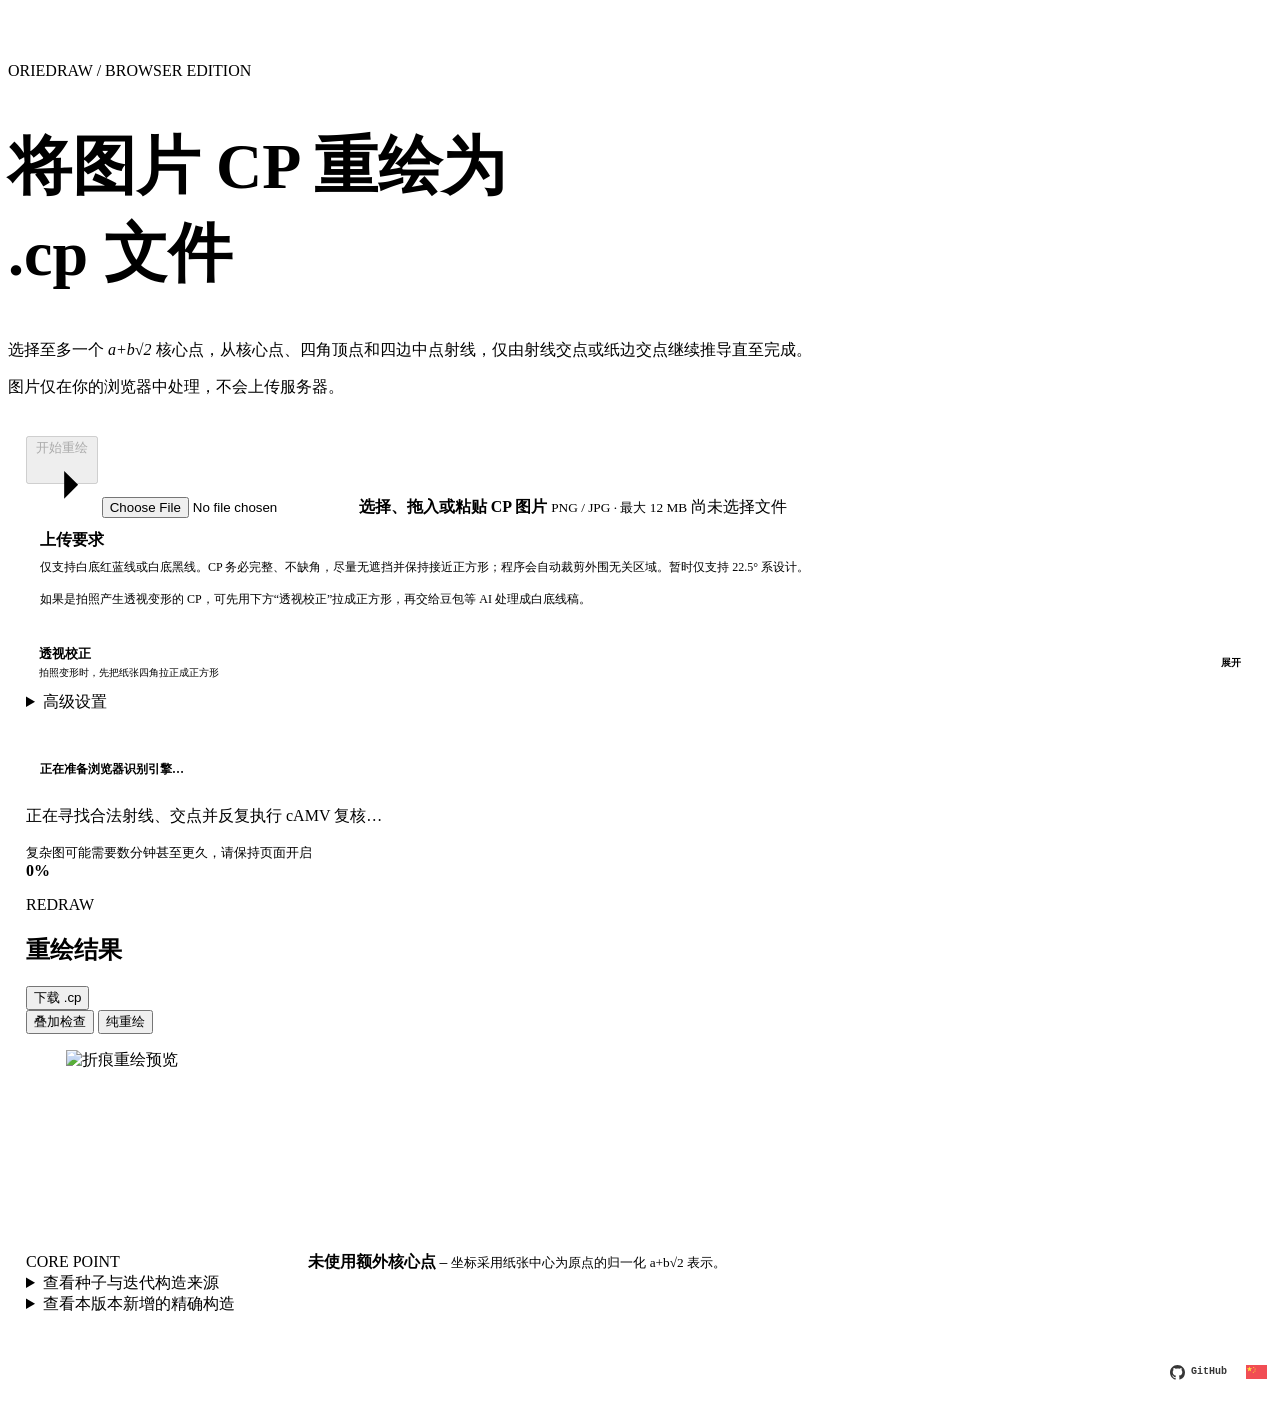
==== commit 23589002: "Match Chinese layout to English and use real flag icons" ====
--- a/templates/index.html
+++ b/templates/index.html
@@ -8,15 +8,15 @@
   <link rel="stylesheet" href="./style.css">
   <style>
     .shell { padding-bottom: 18px; }
-    .workspace { min-height: 0; }
+    .workspace { min-height: min(680px, calc(100dvh - 270px)); }
     .empty-state, .loading { min-height: 0; height: 100%; }
     .page-tools { display: flex; align-items: center; justify-content: flex-end; gap: 14px; margin-top: 14px; padding: 10px 2px 0; border-top: 1px solid var(--line); }
-    .page-tools a, .page-tools button { display: inline-flex; align-items: center; gap: 6px; min-height: 0; border: 0; background: none; color: var(--muted); padding: 3px 1px; font: 700 10px/1.2 ui-monospace, Consolas, monospace; text-decoration: none; cursor: pointer; opacity: .78; }
+    .page-tools a, .page-tools button { display: inline-flex; align-items: center; justify-content: center; gap: 6px; height: 24px; min-height: 24px; margin: 0; border: 0; background: none; color: var(--muted); padding: 3px 1px; font: 700 10px/1 ui-monospace, Consolas, monospace; text-decoration: none; cursor: pointer; opacity: .78; vertical-align: middle; }
+    .page-tools button { appearance: none; -webkit-appearance: none; }
     .page-tools a:hover, .page-tools button:hover { color: var(--ink); opacity: 1; }
     .page-tools .github-mark { width: 15px; height: 15px; fill: currentColor; flex: 0 0 auto; }
-    #language-toggle { width: 24px; justify-content: center; font-size: 0; }
-    #language-toggle::after { content: '🇨🇳'; font: 16px/1 sans-serif; }
-    html[lang="en"] #language-toggle::after { content: '🇬🇧'; }
+    #language-toggle { width: 28px; padding: 0; font-size: 0; background-repeat: no-repeat; background-position: center; background-size: 21px 14px; background-image: url("data:image/svg+xml,%3Csvg xmlns='http://www.w3.org/2000/svg' viewBox='0 0 30 20'%3E%3Crect width='30' height='20' fill='%23ee1c25'/%3E%3Cpath fill='%23ffde00' d='M5 2l.9 2.8h3L6.5 6.5l.9 2.8L5 7.6 2.6 9.3l.9-2.8-2.4-1.7h3z'/%3E%3Ccircle cx='11' cy='3.5' r='.8' fill='%23ffde00'/%3E%3Ccircle cx='13' cy='5.7' r='.8' fill='%23ffde00'/%3E%3Ccircle cx='12.8' cy='8.5' r='.8' fill='%23ffde00'/%3E%3Ccircle cx='10.5' cy='10.3' r='.8' fill='%23ffde00'/%3E%3C/svg%3E"); }
+    html[lang="en"] #language-toggle { background-image: url("data:image/svg+xml,%3Csvg xmlns='http://www.w3.org/2000/svg' viewBox='0 0 30 20'%3E%3Crect width='30' height='20' fill='%23012169'/%3E%3Cpath d='M0 0l30 20M30 0L0 20' stroke='%23fff' stroke-width='5'/%3E%3Cpath d='M0 0l30 20M30 0L0 20' stroke='%23c8102e' stroke-width='2'/%3E%3Cpath d='M15 0v20M0 10h30' stroke='%23fff' stroke-width='6'/%3E%3Cpath d='M15 0v20M0 10h30' stroke='%23c8102e' stroke-width='3'/%3E%3C/svg%3E"); }
     .lang-en { display: none; }
     html[lang="en"] .lang-zh { display: none; }
     html[lang="en"] .lang-en { display: inline; }
@@ -60,6 +60,9 @@
       .input-notice strong { font-size: 16px; }
       .input-notice p { font-size: 12px; line-height: 1.6; }
     }
+    @media (max-width: 900px) {
+      .workspace { min-height: 0; }
+    }
     @media (max-width: 520px) {
       .page-tools { justify-content: center; }
       .welcome-actions { flex-direction: column; }
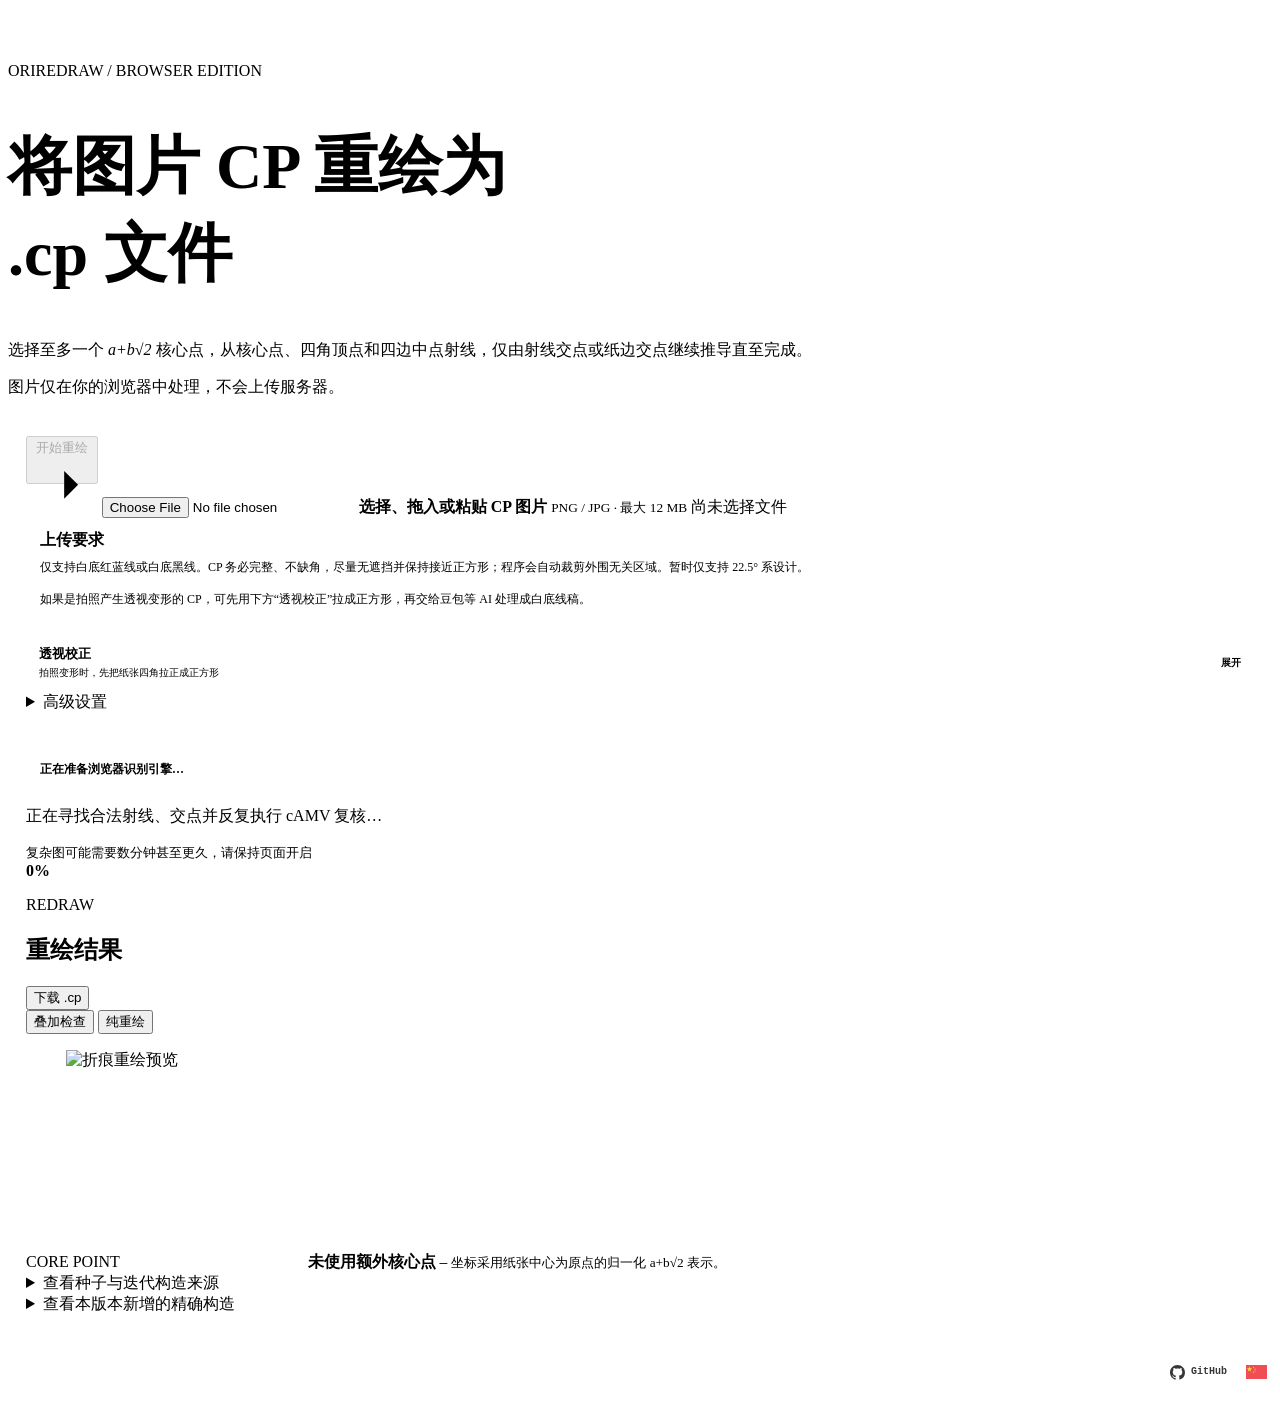
==== commit 992b1f71: "Correct Oriredraw spelling in Flask template" ====
--- a/templates/index.html
+++ b/templates/index.html
@@ -4,7 +4,7 @@
   <meta charset="utf-8">
   <meta name="viewport" content="width=device-width, initial-scale=1">
   <meta name="description" content="在浏览器中把 22.5° 系 CP 图片重绘为 Oriedita .cp 文件。">
-  <title>Oriedraw · CP 重绘</title>
+  <title>Oriredraw · CP 重绘</title>
   <link rel="stylesheet" href="./style.css">
   <style>
     .shell { padding-bottom: 18px; }
@@ -74,7 +74,7 @@
   <main class="shell">
     <header class="hero">
       <div>
-        <p class="eyebrow">ORIEDRAW / BROWSER EDITION</p>
+        <p class="eyebrow">ORIREDRAW / BROWSER EDITION</p>
         <h1 data-i18n-html="heroTitle">将图片 CP 重绘为<br><span>.cp 文件</span></h1>
       </div>
       <div class="intro-block">
@@ -268,7 +268,7 @@
 
   <dialog class="welcome-dialog" id="welcome-dialog">
     <div class="welcome-dialog-inner">
-      <h2 data-i18n="welcomeTitle">欢迎使用 Oriedraw</h2>
+      <h2 data-i18n="welcomeTitle">欢迎使用 Oriredraw</h2>
       <p data-i18n="welcomeBody">项目仍在持续迭代。遇到识别问题、异常结果，或者有改进建议，欢迎在 GitHub Issues 提交反馈。图片只在当前浏览器中处理。</p>
       <div class="welcome-actions">
         <a href="https://github.com/dhujsi/oriredraw/issues" target="_blank" rel="noopener noreferrer" data-i18n="welcomeIssues">前往 GitHub Issues</a>
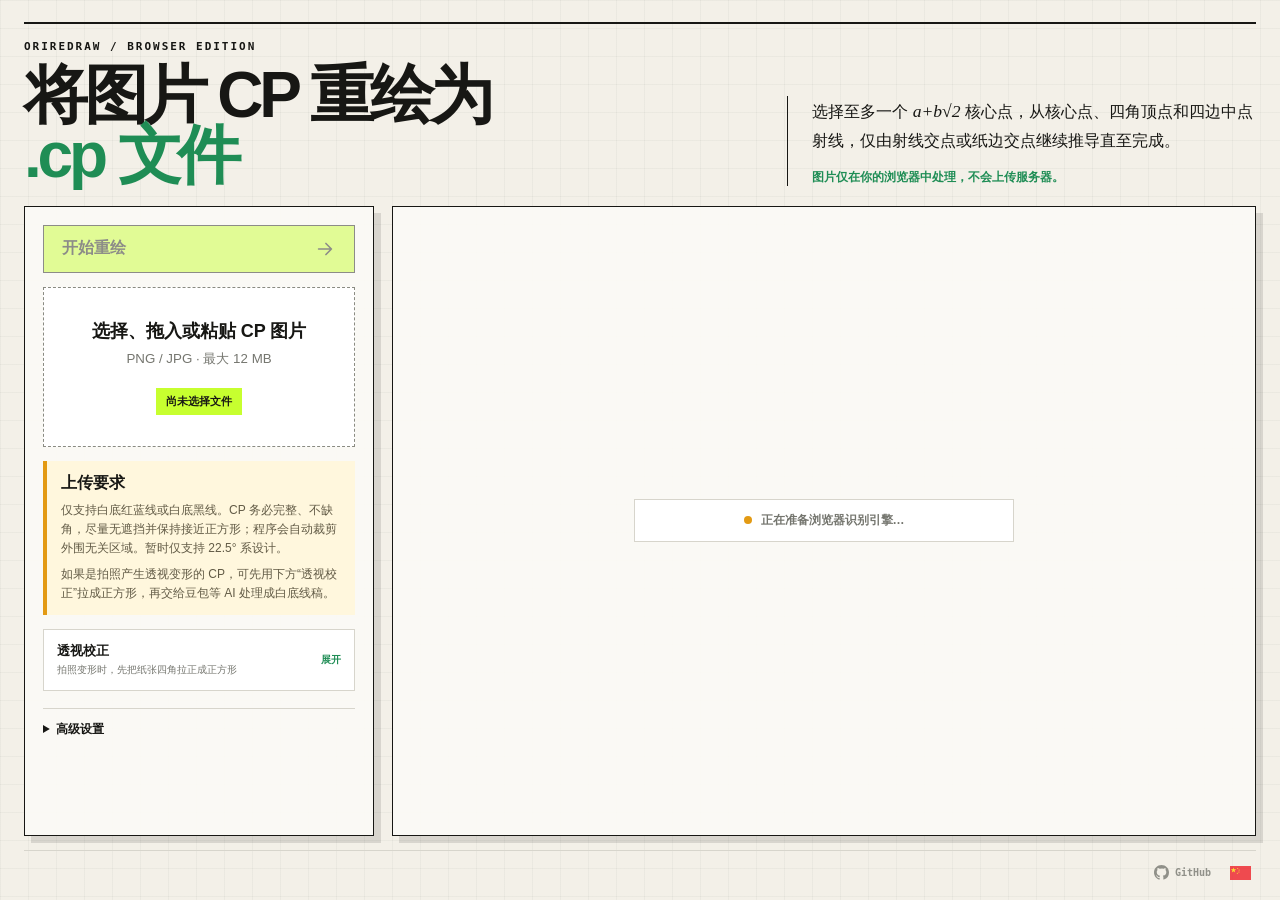
==== commit 8105fe67: "checkpoint: restore recovered pipeline and gate unsafe CP export" ====
--- a/templates/index.html
+++ b/templates/index.html
@@ -5,7 +5,7 @@
   <meta name="viewport" content="width=device-width, initial-scale=1">
   <meta name="description" content="在浏览器中把 22.5° 系 CP 图片重绘为 Oriedita .cp 文件。">
   <title>Oriredraw · CP 重绘</title>
-  <link rel="stylesheet" href="./style.css">
+  <link rel="stylesheet" href="/static/style.css">
   <style>
     .shell { padding-bottom: 18px; }
     .workspace { min-height: min(680px, calc(100dvh - 270px)); }
@@ -280,4 +280,4 @@
   <script type="module" src="./i18n.js"></script>
   <script type="module" src="./app.js"></script>
 </body>
-</html>+</html>
--- a/static/style.css
+++ b/static/style.css
@@ -0,0 +1,266 @@
+:root {
+  --ink: #171714;
+  --paper: #f3f0e8;
+  --panel: #fbfaf6;
+  --acid: #c7ff2f;
+  --green: #1f8d55;
+  --muted: #75766f;
+  --line: #d7d5cc;
+  --warning: #e39a13;
+  --danger: #bc3c32;
+}
+
+* { box-sizing: border-box; }
+
+body {
+  margin: 0;
+  min-width: 320px;
+  color: var(--ink);
+  background:
+    linear-gradient(rgba(23, 23, 20, .035) 1px, transparent 1px),
+    linear-gradient(90deg, rgba(23, 23, 20, .035) 1px, transparent 1px),
+    var(--paper);
+  background-size: 28px 28px;
+  font-family: Inter, "Noto Sans SC", "Microsoft YaHei", sans-serif;
+}
+
+button, input, select { font: inherit; }
+button:focus-visible, input:focus-visible, summary:focus-visible, .drop-zone:focus-within {
+  outline: 3px solid rgba(31, 141, 85, .3);
+  outline-offset: 3px;
+}
+.hidden { display: none !important; }
+.shell { width: min(1440px, calc(100% - 48px)); margin: 0 auto; padding: 42px 0 64px; }
+
+.hero {
+  display: grid;
+  grid-template-columns: 1.2fr .8fr;
+  gap: 60px;
+  align-items: end;
+  border-top: 2px solid var(--ink);
+  padding-top: 24px;
+  margin-bottom: 36px;
+}
+
+.eyebrow { margin: 0 0 12px; font: 700 11px/1.2 ui-monospace, Consolas, monospace; letter-spacing: .18em; }
+h1 { margin: 0; font-size: clamp(42px, 6vw, 88px); line-height: .94; letter-spacing: -.065em; font-weight: 740; }
+h1 span { color: var(--green); }
+.intro-block { border-left: 1px solid var(--ink); padding-left: 24px; }
+.intro { margin: 0; max-width: 600px; font-size: 16px; line-height: 1.75; }
+.intro em { font-family: Georgia, serif; font-size: 1.1em; }
+.privacy { margin: 14px 0 0; color: var(--green); font-size: 12px; font-weight: 700; }
+
+.workspace { display: grid; grid-template-columns: 350px 1fr; gap: 18px; min-height: 680px; }
+.panel { background: rgba(251, 250, 246, .94); border: 1px solid var(--ink); box-shadow: 7px 7px 0 rgba(23, 23, 20, .12); }
+.controls { padding: 22px; display: flex; flex-direction: column; justify-content: space-between; }
+
+.drop-zone {
+  position: relative;
+  min-height: 190px;
+  border: 1px dashed #8a8b82;
+  display: flex;
+  flex-direction: column;
+  justify-content: center;
+  align-items: center;
+  text-align: center;
+  cursor: pointer;
+  background: #fff;
+  transition: border-color .2s ease, background .2s ease, transform .2s ease;
+}
+.drop-zone:hover, .drop-zone.dragging { border-color: var(--green); background: #f8ffe7; }
+.drop-zone.dragging { transform: translateY(-2px); }
+.drop-zone input { position: absolute; inset: 0; opacity: 0; cursor: pointer; }
+.drop-index { position: absolute; top: 12px; left: 12px; font: 700 11px ui-monospace, monospace; }
+.drop-zone strong { font-size: 18px; }
+.drop-zone small { color: var(--muted); margin-top: 7px; }
+.file-name { max-width: 90%; margin-top: 20px; padding: 6px 10px; background: var(--acid); font: 700 11px ui-monospace, monospace; overflow: hidden; text-overflow: ellipsis; white-space: nowrap; }
+
+.engine-status { display: flex; align-items: center; gap: 9px; min-height: 34px; margin-top: 14px; padding: 8px 10px; border: 1px solid var(--line); background: #fff; }
+.engine-status span { width: 8px; height: 8px; border-radius: 50%; background: var(--warning); flex: 0 0 auto; }
+.engine-status p { margin: 0; color: var(--muted); font-size: 11px; line-height: 1.4; }
+.engine-status[data-state="ready"] span { background: var(--green); }
+.engine-status[data-state="ready"] p { color: var(--ink); }
+.engine-status[data-state="error"] span { background: var(--danger); }
+.engine-status[data-state="error"] p { color: var(--danger); }
+
+.input-notice { margin-top: 14px; padding: 10px 11px; border-left: 3px solid var(--warning); background: #fff7dd; }
+.input-notice strong { display: block; font-size: 12px; }
+.input-notice p { margin: 4px 0 0; color: #625b46; font-size: 10px; line-height: 1.5; }
+
+.paper-tool { margin-top: 14px; padding: 11px; border: 1px solid var(--line); background: #fff; }
+.paper-tool-head { display: flex; gap: 10px; align-items: center; justify-content: space-between; }
+.paper-tool-head strong, .paper-tool-head small { display: block; }
+.paper-tool-head strong { font-size: 13px; }
+.paper-tool-head small { margin-top: 3px; color: var(--muted); font-size: 10px; }
+.paper-tool button { border: 1px solid var(--ink); background: #fff; padding: 7px 9px; cursor: pointer; font-size: 10px; font-weight: 700; }
+.paper-tool button.active { background: var(--acid); }
+.paper-tool > #corner-toggle { width: 100%; margin-top: 9px; }
+.paper-tool button:disabled { cursor: wait; opacity: .5; }
+.rectify-picker { position: relative; display: block; margin-top: 10px; padding: 10px; border: 1px dashed #8a8b82; text-align: center; cursor: pointer; font-size: 11px; font-weight: 700; }
+.rectify-picker input { position: absolute; inset: 0; width: 100%; opacity: 0; cursor: pointer; }
+.rectified-result { margin-top: 10px; border: 1px solid var(--line); padding: 8px; }
+.rectified-result img { display: block; width: 100%; max-height: 210px; object-fit: contain; background: #e6e6e0; }
+.rectified-result > div { display: flex; align-items: center; justify-content: space-between; gap: 8px; margin-top: 7px; }
+.rectified-result small { color: var(--muted); font: 700 9px ui-monospace, monospace; }
+body.corner-editor-open { overflow: hidden; }
+.corner-editor {
+  position: fixed;
+  inset: 0;
+  z-index: 100;
+  display: grid;
+  place-items: center;
+  padding: 18px;
+  background: rgba(16, 16, 14, .76);
+  backdrop-filter: blur(4px);
+}
+.corner-dialog {
+  width: min(1500px, calc(100vw - 36px));
+  height: min(94vh, 1040px);
+  min-height: 540px;
+  display: flex;
+  flex-direction: column;
+  padding: 16px;
+  background: var(--panel);
+  border: 1px solid var(--ink);
+  box-shadow: 10px 10px 0 rgba(0, 0, 0, .3);
+}
+.corner-editor-head, .corner-editor-foot { display: flex; align-items: center; justify-content: space-between; gap: 18px; }
+.corner-editor-head { padding-bottom: 12px; }
+.corner-editor-head strong { display: block; font-size: 18px; }
+.corner-editor-head small, .corner-editor-foot small { display: block; margin-top: 3px; color: var(--muted); font-size: 11px; }
+.corner-stage { position: relative; min-height: 0; flex: 1; display: flex; align-items: center; justify-content: center; overflow: hidden; background: #d6d6d1; border: 1px solid var(--ink); }
+.corner-main-canvas { display: block; width: auto; height: auto; max-width: 100%; max-height: 100%; object-fit: contain; touch-action: none; cursor: crosshair; }
+.corner-loupe { position: absolute; top: 14px; right: 14px; width: 190px; padding: 6px; background: rgba(251, 250, 246, .96); border: 1px solid var(--ink); box-shadow: 4px 4px 0 rgba(0, 0, 0, .24); pointer-events: none; }
+.corner-loupe.left { left: 14px; right: auto; }
+.corner-loupe span { display: block; margin-bottom: 5px; font: 700 10px ui-monospace, monospace; }
+.corner-loupe canvas { display: block; width: 176px; height: 176px; background: #fff; image-rendering: pixelated; }
+.corner-editor-foot { padding-top: 12px; }
+.corner-help { display: flex; flex-wrap: wrap; gap: 5px; }
+.corner-help span { padding: 4px 7px; background: #e9e9e2; font: 700 10px ui-monospace, monospace; }
+.corner-actions { display: flex; gap: 8px; flex: 0 0 auto; }
+.paper-tool .corner-done { background: var(--acid); padding-inline: 18px; }
+.paper-tool .corner-crop { background: var(--acid); }
+
+.parameter { margin-top: 21px; }
+.parameter > div { display: flex; justify-content: space-between; align-items: baseline; }
+.parameter label { font-weight: 700; font-size: 14px; }
+.parameter output { font: 700 12px ui-monospace, monospace; color: var(--green); }
+.parameter input { width: 100%; accent-color: var(--green); }
+.parameter small { color: var(--muted); display: block; font-size: 11px; line-height: 1.55; }
+.parameter select { width: 100%; margin: 7px 0 5px; padding: 8px; border: 1px solid var(--line); background: #fff; }
+.mode-parameter { margin-top: 14px; }
+.advanced { margin-top: 17px; border-top: 1px solid var(--line); padding-top: 12px; }
+.advanced summary { cursor: pointer; font-size: 12px; font-weight: 700; }
+.advanced .parameter:first-of-type { margin-top: 13px; }
+.variant-option { display: flex; gap: 9px; align-items: flex-start; margin-top: 18px; padding: 10px; background: #f5f5ef; border: 1px solid var(--line); cursor: pointer; }
+.variant-option input { margin-top: 3px; accent-color: var(--green); }
+.variant-option span, .variant-option strong, .variant-option small { display: block; }
+.variant-option strong { font-size: 12px; }
+.variant-option small { margin-top: 4px; color: var(--muted); font-size: 10px; line-height: 1.5; }
+
+.primary, .download { border: 1px solid var(--ink); color: var(--ink); background: var(--acid); cursor: pointer; font-weight: 750; }
+.primary { margin-top: 28px; width: 100%; height: 54px; display: flex; justify-content: space-between; align-items: center; padding: 0 18px; }
+.primary svg { width: 22px; fill: none; stroke: currentColor; stroke-linecap: round; stroke-linejoin: round; stroke-width: 1.8; }
+.primary:hover:not(:disabled), .download:hover { background: #aff400; }
+.primary:disabled { cursor: wait; opacity: .48; }
+.rule-card { border-top: 1px solid var(--line); margin-top: 28px; padding-top: 18px; }
+.rule-card span { font: 700 10px ui-monospace, monospace; letter-spacing: .12em; color: var(--green); }
+.rule-card p { margin: 8px 0 0; font-size: 12px; line-height: 1.6; }
+
+.results { padding: 26px; min-width: 0; }
+.empty-state, .loading { min-height: 620px; display: flex; flex-direction: column; align-items: center; justify-content: center; text-align: center; }
+.empty-state p, .loading p { margin: 22px 0 4px; font-weight: 700; }
+.empty-state small, .loading small { color: var(--muted); }
+.ray-mark { width: 100px; height: 100px; position: relative; }
+.ray-mark i { position: absolute; left: 50%; top: 50%; width: 90px; height: 1px; background: var(--ink); transform-origin: left; }
+.ray-mark i:nth-child(2) { transform: rotate(22.5deg); }
+.ray-mark i:nth-child(3) { transform: rotate(45deg); }
+.ray-mark i:nth-child(4) { transform: rotate(67.5deg); }
+.loading > span { width: 54px; height: 54px; border: 2px solid var(--line); border-top-color: var(--green); border-radius: 50%; animation: spin .8s linear infinite; }
+.progress-block { width: min(440px, 90%); display: grid; grid-template-columns: 1fr 48px; gap: 10px; align-items: center; margin-top: 20px; }
+.progress-track { height: 10px; overflow: hidden; border: 1px solid var(--ink); background: #fff; }
+.progress-track i { display: block; width: 0; height: 100%; background: var(--acid); transition: width .25s ease; }
+.progress-block b { font: 700 12px ui-monospace, monospace; text-align: right; }
+@keyframes spin { to { transform: rotate(360deg); } }
+
+.result-head { display: flex; justify-content: space-between; align-items: center; }
+.result-head h2 { margin: 0; font-size: 32px; letter-spacing: -.04em; }
+.download { height: 42px; padding: 0 18px; }
+.version-tabs { display: flex; gap: 6px; margin-top: 20px; overflow-x: auto; padding-bottom: 3px; }
+.version-tabs button { flex: 0 0 auto; border: 1px solid var(--line); background: #fff; padding: 7px 10px; cursor: pointer; font-size: 11px; }
+.version-tabs button.active { border-color: var(--ink); background: var(--acid); font-weight: 700; }
+.view-tabs { display: flex; gap: 4px; margin: 22px 0 10px; }
+.view-tabs button { border: 0; border-bottom: 2px solid transparent; background: none; padding: 8px 12px; cursor: pointer; color: var(--muted); }
+.view-tabs button.active { color: var(--ink); border-color: var(--green); font-weight: 700; }
+.result-visuals { display: grid; grid-template-columns: minmax(0, 1fr) 190px; gap: 10px; align-items: start; }
+.preview { margin: 0; background: #fff; border: 1px solid var(--line); display: grid; place-items: center; min-height: 420px; overflow: hidden; }
+.preview img { display: block; width: min(100%, 680px); aspect-ratio: 1; object-fit: contain; image-rendering: auto; }
+.core-point-card { padding: 10px; border: 1px solid var(--line); background: #f5f5ef; }
+.core-point-card > span { display: block; color: var(--green); font: 700 9px ui-monospace, monospace; letter-spacing: .14em; }
+.core-point-card canvas { display: block; width: 100%; height: auto; margin: 8px 0; background: #fff; }
+.core-point-card strong, .core-point-card code, .core-point-card small { display: block; }
+.core-point-card strong { font-size: 11px; line-height: 1.4; }
+.core-point-card code { margin-top: 6px; color: var(--green); font-size: 10px; overflow-wrap: anywhere; }
+.core-point-card small { margin-top: 7px; color: var(--muted); font-size: 9px; line-height: 1.45; }
+.warnings p { margin: 12px 0 0; padding: 10px 12px; border-left: 3px solid var(--warning); background: #fff7dd; font-size: 12px; }
+.stats { display: grid; grid-template-columns: repeat(4, 1fr); gap: 8px; margin-top: 14px; }
+.stats div { border: 1px solid var(--line); padding: 14px; background: #fff; min-width: 0; }
+.stats strong { display: block; overflow: hidden; text-overflow: ellipsis; font: 700 24px ui-monospace, monospace; }
+.stats span { color: var(--muted); font-size: 11px; }
+.anchors { margin-top: 14px; border-top: 1px solid var(--line); padding-top: 14px; }
+.anchors summary { cursor: pointer; font-weight: 700; font-size: 13px; }
+.anchors summary span { color: var(--green); margin-left: 8px; }
+.anchor-table { max-height: 300px; overflow: auto; margin-top: 12px; border: 1px solid var(--line); }
+.anchor-table div { display: grid; grid-template-columns: minmax(80px, 1fr) minmax(100px, 1.4fr) 60px 90px; gap: 8px; align-items: center; padding: 8px 10px; border-bottom: 1px solid var(--line); font-size: 11px; }
+.anchor-table code { color: var(--green); font-weight: 700; }
+.anchor-table small { color: var(--muted); }
+.constructions { margin-top: 14px; border-top: 1px solid var(--line); padding-top: 14px; }
+.constructions summary { cursor: pointer; font-size: 13px; font-weight: 700; }
+.constructions summary span { color: var(--green); margin-left: 8px; }
+.construction-list { margin-top: 10px; border: 1px solid var(--line); }
+.construction-list div { display: grid; grid-template-columns: minmax(110px, 1fr) minmax(160px, 2fr) 75px; gap: 8px; padding: 9px 10px; border-bottom: 1px solid var(--line); font-size: 11px; }
+.construction-list code { color: var(--green); }
+.construction-list small { color: var(--muted); }
+
+@media (max-width: 900px) {
+  .shell { width: min(100% - 24px, 760px); padding-top: 22px; }
+  .hero, .workspace { grid-template-columns: 1fr; }
+  .hero { gap: 24px; }
+  .intro-block { padding-left: 18px; }
+  .workspace { min-height: 0; }
+  .empty-state, .loading { min-height: 420px; }
+  .result-visuals { grid-template-columns: 1fr; }
+  .core-point-card { display: grid; grid-template-columns: 130px 1fr; column-gap: 12px; align-items: center; }
+  .core-point-card > span { grid-column: 1 / -1; }
+  .core-point-card canvas { grid-row: 2 / span 3; }
+  .stats { grid-template-columns: repeat(2, 1fr); }
+}
+
+@media (max-width: 520px) {
+  .shell { width: min(100% - 18px, 480px); padding: 16px 0 36px; }
+  .hero { margin-bottom: 18px; }
+  h1 { font-size: clamp(38px, 12vw, 56px); }
+  .intro { font-size: 14px; }
+  .controls, .results { padding: 16px; }
+  .panel { box-shadow: 4px 4px 0 rgba(23, 23, 20, .12); }
+  .drop-zone { min-height: 165px; }
+  .result-head { align-items: flex-end; gap: 12px; }
+  .download { padding: 0 12px; }
+  .preview { min-height: 260px; }
+  .anchor-table div { grid-template-columns: 1fr 1fr; }
+  .corner-editor { padding: 8px; }
+  .corner-dialog { width: calc(100vw - 16px); height: calc(100dvh - 16px); min-height: 0; padding: 10px; box-shadow: none; }
+  .corner-editor-head, .corner-editor-foot { align-items: flex-start; }
+  .corner-editor-head small, .corner-editor-foot small { font-size: 10px; }
+  .corner-editor-foot { flex-direction: column; }
+  .corner-actions { width: 100%; }
+  .corner-actions { display: grid; grid-template-columns: 1fr 1fr; }
+  .corner-loupe { top: 7px; right: 7px; width: 132px; padding: 4px; }
+  .corner-loupe.left { left: 7px; }
+  .corner-loupe span { font-size: 8px; }
+  .corner-loupe canvas { width: 122px; height: 122px; }
+}
+
+@media (prefers-reduced-motion: reduce) {
+  *, *::before, *::after { scroll-behavior: auto !important; animation-duration: .01ms !important; animation-iteration-count: 1 !important; transition-duration: .01ms !important; }
+}
